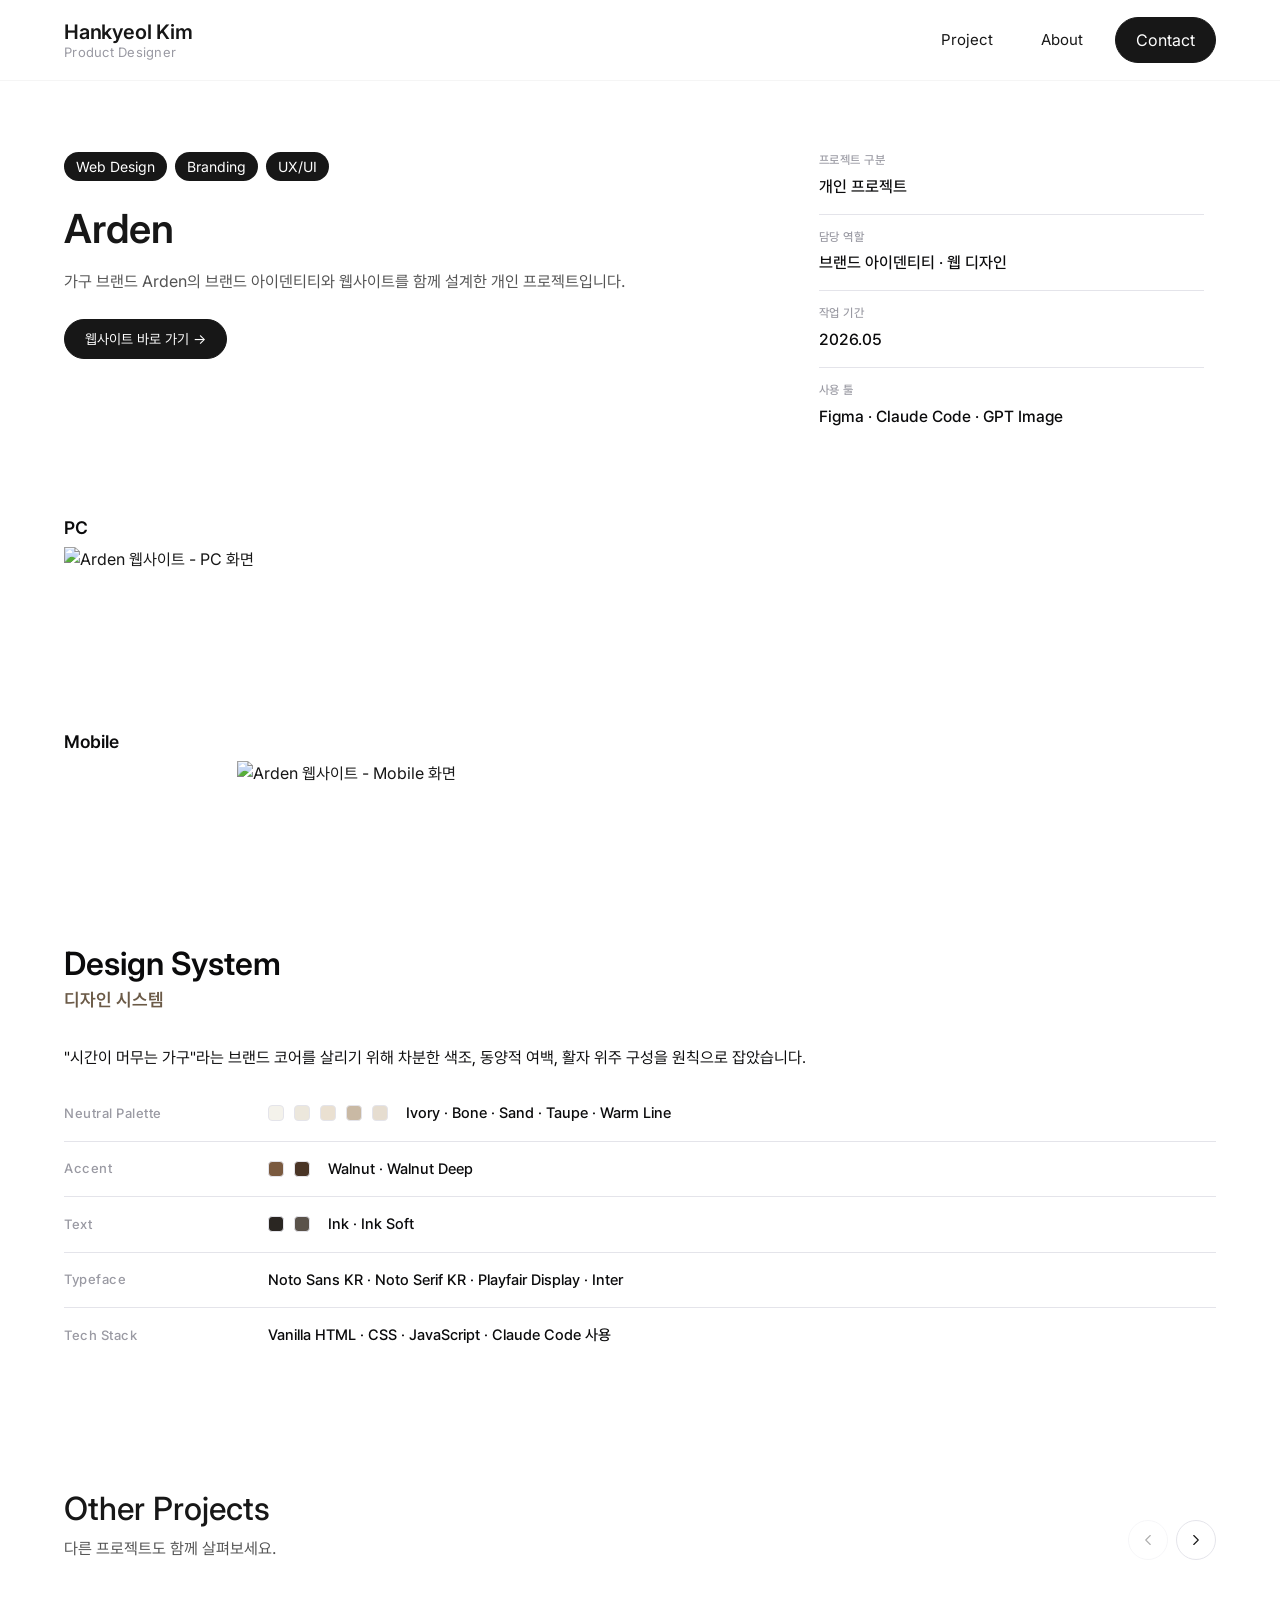
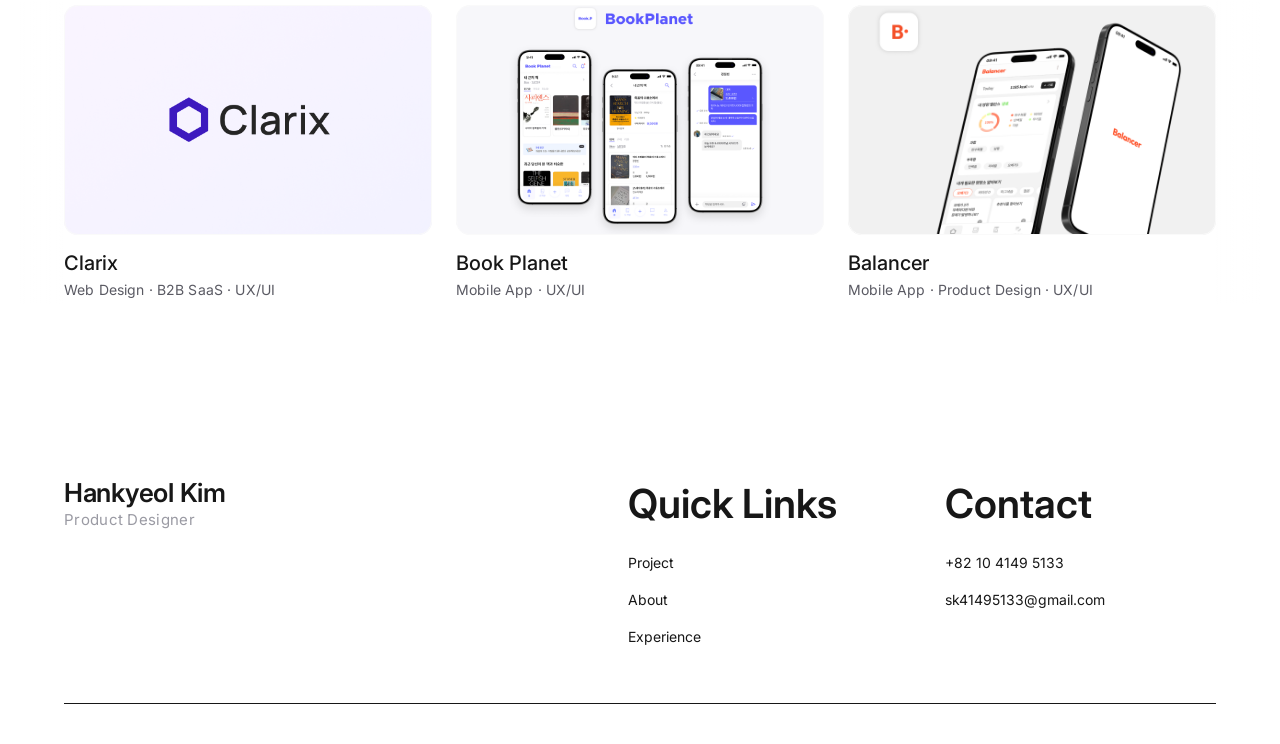
==== project-arden.html @ 9da64beb "Initial portfolio commit Hankyeol Kim portfolio site — index + 6 project detail pages, shared CSS/JS" ====
<!DOCTYPE html>
<html lang="ko">
<head>
  <meta charset="utf-8">
  <title>Arden - Hankyeol Kim Portfolio</title>
  <meta name="description" content="가구 브랜드 Arden의 브랜드 아이덴티티와 웹사이트를 함께 설계한 브랜딩·웹 디자인 개인 프로젝트.">
  <meta name="viewport" content="width=device-width, initial-scale=1">

  <link rel="shortcut icon" type="image/x-icon" href="images/favicon.png">
  <link rel="apple-touch-icon" href="images/webclip.png">

  <link rel="preconnect" href="https://fonts.googleapis.com">
  <link rel="preconnect" href="https://fonts.gstatic.com" crossorigin>
  <link rel="stylesheet" href="https://fonts.googleapis.com/css2?family=Inter:wght@300;400;500;600;700&display=swap">

  <link rel="stylesheet" href="css/tokens.css">
  <link rel="stylesheet" href="css/base.css">
  <link rel="stylesheet" href="css/layout.css">
  <link rel="stylesheet" href="css/components.css">
  <link rel="stylesheet" href="css/project-detail.css">
</head>
<body>
  <div class="page">
    <header class="navbar" data-navbar>
      <div class="navbar__inner">
        <a href="index.html" class="navbar__logo-link" aria-label="홈">
          <span class="brand">
            <span class="brand__name">Hankyeol Kim</span>
            <span class="brand__role">Product Designer</span>
          </span>
        </a>
        <nav class="navbar__menu" data-navbar-menu aria-label="주요 메뉴">
          <a href="index.html#projects"   class="navbar__link">Project</a>
          <a href="index.html#about"      class="navbar__link">About</a>
          <!-- <a href="index.html#experience" class="navbar__link">Experience</a> -->
        </nav>
        <button type="button" class="button button--navbar navbar__cta" data-contact-trigger>Contact</button>
        <button type="button" class="navbar__toggle" data-navbar-toggle aria-label="메뉴 열기">
          <span class="navbar__toggle-icon"><span></span></span>
        </button>
      </div>
    </header>

    <main class="main project-detail" style="--project-primary: #6B5A47;">
      <section class="project-header">
        <div class="project-header__top">
          <div class="project-header__intro">
            <div class="project-header__tags project-tags reveal">
              <span class="project-tag">Web Design</span>
              <span class="project-tag">Branding</span>
              <span class="project-tag">UX/UI</span>
            </div>
            <h1 class="project-header__title reveal" style="--reveal-delay: 0.05s">Arden</h1>
            <p class="project-header__description reveal" style="--reveal-delay: 0.1s">
              가구 브랜드 Arden의 브랜드 아이덴티티와 웹사이트를 함께 설계한 개인 프로젝트입니다.
            </p>
            <p class="project-header__cta reveal" style="--reveal-delay: 0.15s">
              <a href="https://arden-funiture.netlify.app/" class="button" target="_blank" rel="noopener">웹사이트 바로 가기 →</a>
            </p>
          </div>

          <div class="project-header__meta reveal" style="--reveal-delay: 0.2s">
            <div class="project-meta__item">
              <h6 class="project-meta__label">프로젝트 구분</h6>
              <p class="project-meta__value">개인 프로젝트</p>
            </div>
            <div class="project-meta__item">
              <h6 class="project-meta__label">담당 역할</h6>
              <p class="project-meta__value">브랜드 아이덴티티 · 웹 디자인</p>
            </div>
            <div class="project-meta__item">
              <h6 class="project-meta__label">작업 기간</h6>
              <p class="project-meta__value">2026.05</p>
            </div>
            <div class="project-meta__item">
              <h6 class="project-meta__label">사용 툴</h6>
              <p class="project-meta__value">Figma · Claude Code · GPT Image</p>
            </div>
          </div>
        </div>
      </section>

      <div class="project-content">
        <div class="image-stack">
          <article class="image-block">
            <h3 class="image-block__title">PC</h3>
            <img src="images/arden-website.png" alt="Arden 웹사이트 - PC 화면" class="image-block__image" loading="lazy" style="border-radius: 0; margin: 0;">
          </article>

          <article class="image-block">
            <h3 class="image-block__title">Mobile</h3>
            <img src="images/arden-website-mobile.png" alt="Arden 웹사이트 - Mobile 화면" class="image-block__image" loading="lazy" style="border-radius: 0; margin: 0; width: 70%; align-self: center;">
          </article>
        </div>

        <!-- Design System -->
        <section class="work-section reveal">
          <header class="section-title">
            <h2 class="section-title__en">Design System</h2>
            <p class="section-title__ko">디자인 시스템</p>
          </header>
          <p class="work-section__lede">
            "시간이 머무는 가구"라는 브랜드 코어를 살리기 위해 차분한 색조, 동양적 여백, 활자 위주 구성을 원칙으로 잡았습니다.
          </p>

          <ul class="spec-list">
            <li class="spec-list__row">
              <span class="spec-list__label">Neutral Palette</span>
              <span class="spec-list__value">
                <span class="spec-color-chip" style="--swatch: #F4F2EB;"></span>
                <span class="spec-color-chip" style="--swatch: #ECE7DC;"></span>
                <span class="spec-color-chip" style="--swatch: #EAE0D1;"></span>
                <span class="spec-color-chip" style="--swatch: #C9B9A4;"></span>
                <span class="spec-color-chip" style="--swatch: #E6DDD0;"></span>
                <span style="margin-left: 8px;">Ivory · Bone · Sand · Taupe · Warm Line</span>
              </span>
            </li>
            <li class="spec-list__row">
              <span class="spec-list__label">Accent</span>
              <span class="spec-list__value">
                <span class="spec-color-chip" style="--swatch: #7A5A3F;"></span>
                <span class="spec-color-chip" style="--swatch: #4A3526;"></span>
                <span style="margin-left: 8px;">Walnut · Walnut Deep</span>
              </span>
            </li>
            <li class="spec-list__row">
              <span class="spec-list__label">Text</span>
              <span class="spec-list__value">
                <span class="spec-color-chip" style="--swatch: #2A2622;"></span>
                <span class="spec-color-chip" style="--swatch: #5A524A;"></span>
                <span style="margin-left: 8px;">Ink · Ink Soft</span>
              </span>
            </li>
            <li class="spec-list__row">
              <span class="spec-list__label">Typeface</span>
              <span class="spec-list__value">Noto Sans KR · Noto Serif KR · Playfair Display · Inter</span>
            </li>
            <li class="spec-list__row">
              <span class="spec-list__label">Tech Stack</span>
              <span class="spec-list__value">Vanilla HTML · CSS · JavaScript · Claude Code 사용</span>
            </li>
          </ul>
        </section>
      </div>

      <section class="other-projects" data-carousel>
        <div class="other-projects__container">
          <header class="other-projects__header reveal">
            <div class="other-projects__intro">
              <h2 class="other-projects__title">Other Projects</h2>
              <p class="other-projects__description">다른 프로젝트도 함께 살펴보세요.</p>
            </div>
            <div class="other-projects__nav" aria-label="Other projects controls">
              <button type="button" class="other-projects__btn" data-carousel-prev aria-label="이전">
                <svg viewBox="0 0 24 24" fill="none" xmlns="http://www.w3.org/2000/svg" aria-hidden="true">
                  <path d="M15 6L9 12L15 18" stroke="currentColor" stroke-width="1.5" stroke-linecap="round" stroke-linejoin="round"/>
                </svg>
              </button>
              <button type="button" class="other-projects__btn" data-carousel-next aria-label="다음">
                <svg viewBox="0 0 24 24" fill="none" xmlns="http://www.w3.org/2000/svg" aria-hidden="true">
                  <path d="M9 6L15 12L9 18" stroke="currentColor" stroke-width="1.5" stroke-linecap="round" stroke-linejoin="round"/>
                </svg>
              </button>
            </div>
          </header>
        </div>

        <div class="other-projects__viewport">
          <div class="other-projects__track" data-carousel-track>
            <a href="project-clarix.html" class="other-project reveal">
              <div class="other-project__media">
                <img src="images/clarix-cover.png" alt="Clarix 프로젝트 미리보기" class="other-project__image" loading="lazy" draggable="false">
              </div>
              <h3 class="other-project__title">Clarix</h3>
              <p class="other-project__meta">Web Design · B2B SaaS · UX/UI</p>
            </a>

            <a href="project-book-planet.html" class="other-project reveal">
              <div class="other-project__media">
                <img src="images/book-planet-cover.png" alt="Book Planet 프로젝트 미리보기" class="other-project__image" loading="lazy" draggable="false">
              </div>
              <h3 class="other-project__title">Book Planet</h3>
              <p class="other-project__meta">Mobile App · UX/UI</p>
            </a>

            <a href="project-balancer.html" class="other-project reveal" style="--reveal-delay: 0.05s">
              <div class="other-project__media">
                <img src="images/balancer-cover.png" alt="Balancer 프로젝트 미리보기" class="other-project__image" loading="lazy" draggable="false">
              </div>
              <h3 class="other-project__title">Balancer</h3>
              <p class="other-project__meta">Mobile App · Product Design · UX/UI</p>
            </a>

            <a href="project-sweethome.html" class="other-project reveal" style="--reveal-delay: 0.1s">
              <div class="other-project__media">
                <img src="images/sweethome-cover.png" alt="스윗홈 프로젝트 미리보기" class="other-project__image" loading="lazy" draggable="false">
              </div>
              <h3 class="other-project__title">스윗홈</h3>
              <p class="other-project__meta">Mobile App · Healthcare · UX/UI</p>
            </a>

            <a href="project-story-of-travel.html" class="other-project reveal" style="--reveal-delay: 0.15s">
              <div class="other-project__media">
                <img src="images/story-of-travel-cover.png" alt="Story of Travel 프로젝트 미리보기" class="other-project__image" loading="lazy" draggable="false">
              </div>
              <h3 class="other-project__title">Story of Travel</h3>
              <p class="other-project__meta">Web Design · Travel · UX/UI</p>
            </a>
          </div>
        </div>
      </section>
    </main>

    <footer class="footer">
      <div class="footer__inner">
        <div class="footer__top">
          <div class="footer__brand">
            <a href="index.html" class="footer__logo-link" aria-label="홈">
              <span class="brand brand--lg">
                <span class="brand__name">Hankyeol Kim</span>
                <span class="brand__role">Product Designer</span>
              </span>
            </a>
          </div>
          <div class="footer__columns">
            <div class="footer__column">
              <h3 class="footer__column-title">Quick Links</h3>
              <a href="index.html#projects"   class="footer__link">Project</a>
              <a href="index.html#about"      class="footer__link">About</a>
              <a href="index.html#experience" class="footer__link">Experience</a>
            </div>
            <div class="footer__column">
              <h3 class="footer__column-title">Contact</h3>
              <a href="tel:+821041495133"           class="footer__link">+82 10 4149 5133</a>
              <a href="mailto:sk41495133@gmail.com" class="footer__link">sk41495133@gmail.com</a>
            </div>
          </div>
        </div>
        <div class="footer__divider"></div>
      </div>
    </footer>
  </div>

  <script src="js/main.js" defer></script>
</body>
</html>
---- css/tokens.css ----
/* ==========================================================================
   Design Tokens
   ========================================================================== */

:root {
  /* Color - neutrals */
  --color-black: #171717;
  --color-white: #ffffff;
  --color-text: #535353;
  --color-text-muted: #767676;
  --color-text-strong: #0b0b0c;
  --color-border: #c5c5c5;

  /* Color - gray scale */
  --color-gray-50:  #fcfcfd;
  --color-gray-100: #f7f7fa;
  --color-gray-200: #e4e4ea;
  --color-gray-300: #c6c6ce;
  --color-gray-400: #9a9aa3;
  --color-gray-600: #5a5a63;
  --color-gray-700: #44444a;
  --color-gray-900: #0b0b0c;

  --color-gray-hover:   #e7e7e7;
  --color-gray-pressed: #d6d6d6;
  --color-gray-soft:    #f8f8f8; /* light-grey */
  --color-gray-softer:  #f2f2f2; /* grey */

  /* Color - accents */
  --color-bookplanet-1:  #5a57ff;
  --color-bookplanet-2:  #3b38d8;
  --color-error:         #e23939;

  /* Spacing scale */
  --space-tiny:     0.25rem;  /* 4  */
  --space-xxsmall:  0.5rem;   /* 8  */
  --space-xsmall:   1rem;     /* 16 */
  --space-small:    1.5rem;   /* 24 */
  --space-medium:   2rem;     /* 32 */
  --space-large:    3rem;     /* 48 */
  --space-xlarge:   4rem;     /* 64 */
  --space-xxlarge:  5rem;     /* 80 */
  --space-huge:     6rem;     /* 96 */

  /* Layout */
  --max-width-page:    1440px;
  --max-width-content: 50rem;     /* 800 */
  --max-width-medium:  53rem;     /* 848 */
  --max-width-small:   30rem;     /* 480 */
  --container-padding-x: 64px;

  /* Typography - families */
  --font-sans: "Inter", "Pretendard", "Noto Sans KR", system-ui, -apple-system,
               "Segoe UI", Roboto, Helvetica, Arial, sans-serif;
  --font-kr:   "Pretendard", "Noto Sans KR", "Inter", system-ui, sans-serif;

  /* Typography - sizes (rem-based) */
  --fs-h1: 4rem;       /* 64 */
  --fs-h2: 3rem;       /* 48 */
  --fs-h3: 2.5rem;     /* 40 */
  --fs-h4: 2rem;       /* 32 */
  --fs-h5: 1.6rem;     /* 25.6 */
  --fs-h6: 1.25rem;    /* 20 */
  --fs-body:    1rem;       /* 16 */
  --fs-medium:  1rem;       /* 16 */
  --fs-regular: 0.9375rem;  /* 15 */
  --fs-small:   0.875rem;   /* 14 */
  --fs-tiny:    0.75rem;    /* 12 */

  /* Typography - weights */
  --fw-light:    300;
  --fw-regular:  400;
  --fw-medium:   500;
  --fw-semibold: 600;
  --fw-bold:     700;
  --fw-xbold:    800;

  /* Typography - line heights */
  --lh-tight:   1.2;
  --lh-snug:    1.3;
  --lh-default: 1.4;
  --lh-relaxed: 1.5;
  --lh-loose:   1.6;

  /* Radius */
  --radius-pill:  100rem;
  --radius-xl:    3rem;       /* 48 - large containers */
  --radius-lg:    30px;       /* services-component-wrapper */
  --radius-md:    20px;       /* cards */
  --radius-sm:    16px;       /* card images */
  --radius-xs:    12px;       /* small elements */
  --radius-input: 10px;

  /* Elevation */
  --shadow-card:    0 1px 6px rgba(0, 0, 0, 0.12);
  --shadow-button:  0 0 5px rgba(0, 0, 0, 0.2);

  /* Motion */
  --ease:       ease;
  --duration-fast:   0.2s;
  --duration-base:   0.3s;
  --duration-slow:   0.4s;

  /* Header height (for fixed-nav offset) */
  --navbar-height: 80px;
}

@media (max-width: 991px) {
  :root {
    --container-padding-x: 32px;
    --fs-h1: 3rem;
    --fs-h2: 2.5rem;
    --fs-h3: 2rem;
    --fs-h4: 1.75rem;
  }
}

@media (max-width: 767px) {
  :root {
    --container-padding-x: 20px;
    --fs-h1: 2.25rem;
    --fs-h2: 2rem;
    --fs-h3: 1.75rem;
    --fs-h4: 1.5rem;
  }
}
---- css/base.css ----
/* ==========================================================================
   Reset + Base typography
   ========================================================================== */

*,
*::before,
*::after {
  box-sizing: border-box;
}

html {
  -webkit-text-size-adjust: 100%;
  scroll-behavior: smooth;
}

body {
  margin: 0;
  font-family: var(--font-sans);
  font-size: var(--fs-body);
  font-weight: var(--fw-regular);
  line-height: var(--lh-relaxed);
  letter-spacing: 0;
  color: var(--color-black);
  background-color: var(--color-white);
  -webkit-font-smoothing: antialiased;
  -moz-osx-font-smoothing: grayscale;
}

img,
svg,
video {
  display: block;
  max-width: 100%;
  height: auto;
}

a {
  color: inherit;
  text-decoration: none;
}

button {
  font: inherit;
  color: inherit;
  background: none;
  border: 0;
  padding: 0;
  cursor: pointer;
}

input,
textarea,
select {
  font: inherit;
  color: inherit;
}

ul, ol {
  margin: 0;
  padding: 0;
  list-style: none;
}

p {
  margin: 0;
}

figure {
  margin: 0;
}

/* ==========================================================================
   Pretendard webfont (local)
   ========================================================================== */

@font-face {
  font-family: "Pretendard";
  font-weight: 300;
  font-style: normal;
  font-display: swap;
  src: url("../fonts/Pretendard-Light.otf") format("opentype");
}
@font-face {
  font-family: "Pretendard";
  font-weight: 400;
  font-style: normal;
  font-display: swap;
  src: url("../fonts/Pretendard-Regular.otf") format("opentype");
}
@font-face {
  font-family: "Pretendard";
  font-weight: 500;
  font-style: normal;
  font-display: swap;
  src: url("../fonts/Pretendard-Medium.otf") format("opentype");
}
@font-face {
  font-family: "Pretendard";
  font-weight: 600;
  font-style: normal;
  font-display: swap;
  src: url("../fonts/Pretendard-SemiBold.otf") format("opentype");
}
@font-face {
  font-family: "Pretendard";
  font-weight: 700;
  font-style: normal;
  font-display: swap;
  src: url("../fonts/Pretendard-Bold.otf") format("opentype");
}

/* ==========================================================================
   Headings
   ========================================================================== */

h1, h2, h3, h4, h5, h6 {
  margin: 0;
  font-weight: var(--fw-regular);
  line-height: var(--lh-tight);
  color: var(--color-black);
}

h1 { font-size: var(--fs-h1); }
h2 { font-size: var(--fs-h2); }
h3 { font-size: var(--fs-h3); }
h4 { font-size: var(--fs-h4); line-height: var(--lh-snug); }
h5 { font-size: var(--fs-h5); line-height: var(--lh-default); }
h6 { font-size: var(--fs-h6); line-height: var(--lh-default); }

/* Heading style helpers */
.heading-h1 {
  font-size: 2.5rem; /* 40 - design uses smaller H1 in hero */
  font-weight: var(--fw-semibold);
  line-height: var(--lh-tight);
}

.heading-h2 {
  font-size: var(--fs-h2);
  font-weight: var(--fw-medium);
  line-height: var(--lh-tight);
}

.heading-h3 {
  font-size: 36px;
  font-weight: var(--fw-medium);
  line-height: var(--lh-tight);
  font-family: var(--font-kr);
}

.heading-h4 {
  font-size: var(--fs-h4);
  font-weight: var(--fw-regular);
  line-height: var(--lh-snug);
}

.heading-h5 {
  font-size: 1.6rem;
  font-weight: var(--fw-medium);
  line-height: var(--lh-default);
}

.heading-h6 {
  font-size: 18px;
  font-weight: var(--fw-regular);
  line-height: var(--lh-default);
  font-family: var(--font-kr);
}

@media (max-width: 991px) {
  .heading-h1 { font-size: 2rem; }
  .heading-h5 { font-size: 1.4rem; }
}

@media (max-width: 767px) {
  .heading-h1 { font-size: 1.75rem; }
  .heading-h5 { font-size: 1.25rem; }
}

/* ==========================================================================
   Body text helpers
   ========================================================================== */

.text-medium {
  font-size: var(--fs-medium);
  font-weight: var(--fw-regular);
  color: var(--color-text);
  line-height: var(--lh-relaxed);
}

.text-regular {
  font-size: var(--fs-regular);
  font-family: var(--font-kr);
  color: var(--color-text-muted);
  line-height: var(--lh-relaxed);
}

.text-tiny  { font-size: var(--fs-tiny); }
.text-small { font-size: var(--fs-small); }

/* Weight helpers */
.weight-light    { font-weight: var(--fw-light); }
.weight-regular  { font-weight: var(--fw-regular); }
.weight-medium   { font-weight: var(--fw-medium); }
.weight-semibold { font-weight: var(--fw-semibold); }
.weight-bold     { font-weight: var(--fw-bold); }

/* Alignment helpers */
.text-center { text-align: center; }
.text-left   { text-align: left; }

/* Visibility helpers */
.hide { display: none !important; }
@media (max-width: 991px) {
  .hide-tablet { display: none !important; }
}
@media (max-width: 767px) {
  .hide-mobile-landscape { display: none !important; }
}
@media (max-width: 479px) {
  .hide-mobile { display: none !important; }
}
---- css/layout.css ----
/* ==========================================================================
   Page wrapper & containers
   ========================================================================== */

.page {
  display: flex;
  flex-direction: column;
  min-height: 100vh;
  /* offset the fixed navbar */
  padding-top: var(--navbar-height);
}

.main {
  flex: 1 0 auto;
  width: 100%;
  max-width: var(--max-width-page);
  margin-inline: auto;
}

/* Inner padding wrapper used inside sections */
.padding-x {
  padding-inline: var(--container-padding-x);
}

@media (max-width: 991px) {
  .padding-x { padding-inline: 32px; }
}
@media (max-width: 767px) {
  .padding-x { padding-inline: 20px; }
}

/* Fluid container that bounds content width inside .padding-x */
.container {
  width: 100%;
  max-width: var(--max-width-page);
  margin-inline: auto;
}

.container-content {
  width: 100%;
  max-width: var(--max-width-content);
  margin-inline: auto;
}

/* Section spacing */
.section {
  padding-block: 7rem;
}

@media (max-width: 991px) {
  .section { padding-block: 5rem; }
}
@media (max-width: 767px) {
  .section { padding-block: 3.5rem; }
}

/* ==========================================================================
   Spacing utilities
   ========================================================================== */

.mt-tiny    { margin-top: var(--space-tiny); }
.mt-xxs     { margin-top: var(--space-xxsmall); }
.mt-xs      { margin-top: var(--space-xsmall); }
.mt-sm      { margin-top: var(--space-small); }
.mt-md      { margin-top: var(--space-medium); }
.mt-lg      { margin-top: var(--space-large); }
.mt-xl      { margin-top: var(--space-xlarge); }

.mb-tiny    { margin-bottom: var(--space-tiny); }
.mb-xxs     { margin-bottom: var(--space-xxsmall); }
.mb-xs      { margin-bottom: var(--space-xsmall); }
.mb-sm      { margin-bottom: var(--space-small); }
.mb-md      { margin-bottom: var(--space-medium); }
.mb-lg      { margin-bottom: var(--space-large); }
.mb-xl      { margin-bottom: var(--space-xlarge); }

/* ==========================================================================
   Reveal animation (intersection-observer driven entrance)
   ========================================================================== */

.reveal {
  opacity: 0;
  transform: translateY(12px);
  transition: opacity 0.6s var(--ease), transform 0.6s var(--ease);
  will-change: opacity, transform;
}

.reveal.is-visible {
  opacity: 1;
  transform: none;
}

/* Stagger child reveals (set --reveal-delay on each child) */
.reveal[style*="--reveal-delay"].is-visible {
  transition-delay: var(--reveal-delay);
}

/* Respect reduced motion */
@media (prefers-reduced-motion: reduce) {
  .reveal {
    opacity: 1;
    transform: none;
    transition: none;
  }
}
---- css/components.css ----
/* ==========================================================================
   Brand wordmark (navbar + footer logo)
   ========================================================================== */

.brand {
  display: inline-flex;
  flex-direction: column;
  line-height: 1;
  user-select: none;
}

.brand__name {
  font-family: var(--font-sans);
  font-size: 1.25rem;
  font-weight: var(--fw-semibold);
  letter-spacing: -0.01em;
  color: var(--color-black);
}

.brand__role {
  font-family: var(--font-sans);
  font-size: 0.8125rem;
  font-weight: var(--fw-regular);
  letter-spacing: 0.02em;
  color: var(--color-gray-400);
  margin-top: 4px;
}

/* Larger variant for footer */
.brand--lg .brand__name { font-size: 1.625rem; }
.brand--lg .brand__role { font-size: 0.9375rem; margin-top: 6px; }

/* ==========================================================================
   Buttons
   ========================================================================== */

.button,
.button--secondary,
.button--ghost {
  display: inline-flex;
  align-items: center;
  justify-content: center;
  gap: 0.5rem;
  padding: 0.75rem 1.25rem;
  border: 1px solid var(--color-black);
  border-radius: var(--radius-pill);
  background-color: var(--color-black);
  color: var(--color-white);
  font-size: var(--fs-small);
  font-weight: var(--fw-regular);
  line-height: 1;
  white-space: nowrap;
  cursor: pointer;
  transition: color var(--duration-base) var(--ease),
              background-color var(--duration-base) var(--ease),
              border-color var(--duration-base) var(--ease);
}

.button:hover {
  background-color: var(--color-white);
  color: var(--color-black);
}

.button--secondary {
  background-color: var(--color-white);
  color: var(--color-black);
}

.button--secondary:hover {
  background-color: var(--color-black);
  color: var(--color-white);
}

.button--ghost {
  background-color: transparent;
  border-color: var(--color-gray-300);
  color: var(--color-black);
}

.button--ghost:hover {
  background-color: var(--color-gray-softer);
}

.button--navbar {
  padding: 14px 20px;
  font-size: var(--fs-medium);
  box-shadow: none;
  transition: box-shadow var(--duration-base) var(--ease),
              color var(--duration-base) var(--ease);
}

.button--navbar:hover {
  color: var(--color-black);
  box-shadow: var(--shadow-button);
}

.button-group {
  display: flex;
  flex-wrap: wrap;
  align-items: flex-end;
  gap: 1rem;
}

.button-group--center {
  justify-content: center;
  align-items: center;
}

/* Inline text-link button (used inside cards) */
.button-link {
  display: inline-flex;
  align-items: center;
  gap: 0.5rem;
  font-size: var(--fs-medium);
  color: var(--color-black);
  transition: color var(--duration-base) var(--ease);
}

.button-link__arrow {
  display: inline-flex;
  width: 18px;
  height: 18px;
}

.button-link__arrow svg {
  width: 100%;
  height: 100%;
}


/* ==========================================================================
   Navbar
   ========================================================================== */

.navbar {
  position: fixed;
  inset: 0 0 auto;
  z-index: 100;
  display: flex;
  align-items: center;
  background-color: rgba(255, 255, 255, 0.65);
  backdrop-filter: blur(12px);
  -webkit-backdrop-filter: blur(12px);
  border-bottom: 1px solid rgba(0, 0, 0, 0.04);
}

.navbar__inner {
  display: flex;
  align-items: center;
  position: relative; /* anchor for absolute-centered menu */
  width: 100%;
  max-width: var(--max-width-page);
  height: var(--navbar-height);
  margin-inline: auto;
  padding-inline: var(--container-padding-x);
  gap: 1rem;
}

.navbar__logo-link {
  display: inline-flex;
  align-items: center;
}

.navbar__logo {
  width: 132px;
  height: auto;
}

.navbar__menu {
  display: flex;
  align-items: center;
  gap: 1rem;
  margin-left: auto; /* push the whole group (menu + cta) to the right */
}

.navbar__link {
  display: inline-flex;
  align-items: center;
  height: 46px;
  padding: 0 1rem;
  border-radius: var(--radius-pill);
  font-size: var(--fs-regular);
  color: var(--color-black);
  transition: background-color var(--duration-base) var(--ease);
}

.navbar__link:hover {
  background-color: var(--color-gray-softer);
}

.navbar__link.is-current {
  background-color: var(--color-gray-softer);
}

.navbar__cta {
  /* sits naturally to the right of .navbar__menu via parent gap */
}

/* Mobile hamburger toggle */
.navbar__toggle {
  display: none;
  width: 40px;
  height: 40px;
  align-items: center;
  justify-content: center;
  border-radius: var(--radius-pill);
}

.navbar__toggle:hover { background-color: var(--color-gray-softer); }

.navbar__toggle-icon {
  position: relative;
  width: 22px;
  height: 14px;
}

.navbar__toggle-icon::before,
.navbar__toggle-icon::after,
.navbar__toggle-icon span {
  content: "";
  position: absolute;
  left: 0;
  width: 100%;
  height: 2px;
  background-color: var(--color-black);
  border-radius: 2px;
  transition: transform var(--duration-base) var(--ease),
              opacity var(--duration-base) var(--ease),
              top var(--duration-base) var(--ease);
}

.navbar__toggle-icon::before { top: 0; }
.navbar__toggle-icon span    { top: 50%; transform: translateY(-50%); }
.navbar__toggle-icon::after  { bottom: 0; }

.navbar.is-open .navbar__toggle-icon::before {
  top: 50%;
  transform: translateY(-50%) rotate(45deg);
}
.navbar.is-open .navbar__toggle-icon span    { opacity: 0; }
.navbar.is-open .navbar__toggle-icon::after  {
  bottom: auto;
  top: 50%;
  transform: translateY(-50%) rotate(-45deg);
}

@media (max-width: 991px) {
  .navbar__toggle { display: inline-flex; }

  .navbar__menu {
    /* full-width dropdown panel below the navbar */
    position: absolute;
    top: 100%;
    left: 0;
    right: 0;
    flex-direction: column;
    align-items: stretch;
    gap: 0;
    margin-left: 0;
    padding-inline: var(--container-padding-x);
    padding-top: 0;
    padding-bottom: 0;
    background-color: rgba(255, 255, 255, 0.96);
    backdrop-filter: blur(12px);
    -webkit-backdrop-filter: blur(12px);
    border-bottom: 0 solid rgba(0, 0, 0, 0.06);

    min-height: 0;
    max-height: 0;
    overflow: hidden;
    visibility: hidden;
    pointer-events: none;
    transition: max-height var(--duration-slow) var(--ease),
                padding-top var(--duration-slow) var(--ease),
                padding-bottom var(--duration-slow) var(--ease),
                border-bottom-width var(--duration-slow) var(--ease),
                visibility 0s var(--duration-slow);
  }

  .navbar.is-open .navbar__menu {
    max-height: 80vh;
    padding-top: 1rem;
    padding-bottom: 1.5rem;
    border-bottom-width: 1px;
    visibility: visible;
    pointer-events: auto;
    transition: max-height var(--duration-slow) var(--ease),
                padding-top var(--duration-slow) var(--ease),
                padding-bottom var(--duration-slow) var(--ease),
                border-bottom-width var(--duration-slow) var(--ease),
                visibility 0s 0s;
  }

  .navbar__link {
    height: auto;
    padding-block: 0.75rem;
    border-radius: 0;
  }

  /* Menu becomes position:absolute on mobile and leaves the flex flow,
     so the CTA button needs its own auto margin to stay pinned right. */
  .navbar__cta {
    margin-left: auto;
  }
}

/* ==========================================================================
   Footer
   ========================================================================== */

.footer {
  margin-top: auto;
  padding-block: 5rem 2.5rem;
}

.footer__inner {
  width: 100%;
  max-width: var(--max-width-page);
  margin-inline: auto;
  padding-inline: var(--container-padding-x);
}

.footer__top {
  display: grid;
  grid-template-columns: 0.75fr 1fr;
  align-items: start;
  gap: 8vw;
  padding-bottom: 3rem;
}

.footer__brand {
  display: flex;
  flex-direction: column;
}

.footer__logo {
  width: 180px;
  height: auto;
}

.footer__columns {
  display: grid;
  grid-template-columns: max-content max-content;
  gap: 1rem 6rem;
  align-items: start;
}

.footer__column {
  display: flex;
  flex-direction: column;
}

.footer__column-title {
  margin-bottom: 1rem;
  padding-left: 0.75rem;
  font-weight: var(--fw-semibold);
}

.footer__link {
  padding: 0.5rem 0.75rem;
  border-radius: var(--radius-pill);
  font-size: var(--fs-small);
  color: var(--color-black);
  transition: background-color var(--duration-base) var(--ease);
}

.footer__link:hover {
  background-color: var(--color-gray-softer);
}

.footer__divider {
  height: 1px;
  background-color: var(--color-black);
  width: 100%;
}

@media (max-width: 991px) {
  .footer__top {
    grid-template-columns: 1fr;
    gap: 2.5rem;
  }
  .footer__columns {
    gap: 1rem 3rem;
  }
}

@media (max-width: 479px) {
  .footer__columns {
    grid-template-columns: 1fr;
  }
}

/* ==========================================================================
   Project tag (used on home cards & detail header)
   ========================================================================== */

.project-tag {
  display: inline-block;
  padding: 0.35rem 0.75rem;
  border-radius: var(--radius-pill);
  background-color: var(--color-black);
  color: var(--color-white);
  font-size: var(--fs-small);
  line-height: 1.3;
}

.project-tags {
  display: flex;
  flex-wrap: wrap;
  gap: 0.5rem;
}

/* Filter chips above project grid */
.project-filters {
  display: flex;
  flex-wrap: wrap;
  gap: 8px;
  margin-bottom: 32px;
}

.project-filter {
  display: inline-flex;
  align-items: center;
  padding: 8px 16px;
  border-radius: var(--radius-pill);
  border: 1px solid var(--color-gray-200, #e6e6ea);
  background-color: var(--color-white);
  color: var(--color-black);
  font-size: var(--fs-small);
  font-weight: var(--fw-medium);
  line-height: 1.3;
  white-space: nowrap;
  transition: background-color var(--duration-base) var(--ease),
              border-color var(--duration-base) var(--ease),
              color var(--duration-base) var(--ease);
}

.project-filter:hover {
  border-color: var(--color-black);
}

.project-filter.is-active {
  background-color: var(--color-black);
  border-color: var(--color-black);
  color: var(--color-white);
}

.project-filter__count {
  margin-left: 6px;
  font-size: 11px;
  opacity: 0.6;
}

.project-card.is-hidden {
  display: none;
}

/* ==========================================================================
   Project card (home + "Other Projects" section)
   ========================================================================== */

.project-card {
  display: block;
  height: 100%;
  padding: 16px 16px 28px;
  border: 1px solid var(--color-gray-softer);
  border-radius: var(--radius-md);
  background-color: var(--color-white);
  color: inherit;
  transition: transform var(--duration-fast) var(--ease),
              box-shadow var(--duration-base) var(--ease),
              background-color var(--duration-base) var(--ease);
}

.project-card:hover {
  transform: scale(1.015);
  box-shadow: var(--shadow-card);
}

.project-card:active {
  background-color: var(--color-gray-softer);
}

.project-card__media {
  width: 100%;
  border-radius: var(--radius-xs);
  overflow: hidden;
}

.project-card__image {
  width: 100%;
  height: 100%;
  object-fit: cover;
  border-radius: var(--radius-sm);
}

.project-card__body {
  padding: 20px 4px 4px;
}

.project-card__title {
  margin-bottom: 0.5rem;
}

.project-card__description {
  margin-bottom: 1.25rem;
  font-size: var(--fs-regular);
  color: var(--color-text-muted);
  font-family: var(--font-kr);
}

.project-card__tags {
  margin: 0;
}

.project-card__footer {
  display: flex;
  align-items: center;
  justify-content: space-between;
  flex-wrap: wrap;
  gap: 1rem;
  margin-top: 1.5rem;
}

.project-card__cta {
  display: flex;
  align-items: center;
  gap: 0.5rem;
  font-size: var(--fs-medium);
}

/* ==========================================================================
   Contact modal
   ========================================================================== */

.contact-modal {
  position: fixed;
  inset: 0;
  z-index: 1000;
  display: flex;
  align-items: center;
  justify-content: center;
  padding: 20px;
  opacity: 0;
  pointer-events: none;
  transition: opacity var(--duration-base) var(--ease);
}

.contact-modal.is-open {
  opacity: 1;
  pointer-events: auto;
}

.contact-modal__backdrop {
  position: absolute;
  inset: 0;
  background-color: rgba(15, 15, 20, 0.5);
  backdrop-filter: blur(4px);
  -webkit-backdrop-filter: blur(4px);
}

.contact-modal__panel {
  position: relative;
  width: min(440px, 100%);
  background-color: var(--color-white);
  border-radius: 20px;
  padding: 32px;
  box-shadow: 0 24px 60px rgba(15, 15, 20, 0.18);
  transform: translateY(8px) scale(0.98);
  transition: transform var(--duration-base) var(--ease);
}

.contact-modal.is-open .contact-modal__panel {
  transform: translateY(0) scale(1);
}

.contact-modal__close {
  position: absolute;
  top: 16px;
  right: 16px;
  width: 36px;
  height: 36px;
  display: inline-flex;
  align-items: center;
  justify-content: center;
  border-radius: 50%;
  color: var(--color-gray-400);
  transition: background-color var(--duration-base) var(--ease),
              color var(--duration-base) var(--ease);
}

.contact-modal__close:hover {
  background-color: var(--color-gray-softer);
  color: var(--color-black);
}

.contact-modal__close svg {
  width: 18px;
  height: 18px;
}

.contact-modal__title {
  font-family: var(--font-sans);
  font-size: 1.375rem;
  font-weight: var(--fw-semibold);
  color: var(--color-black);
  margin-bottom: 6px;
}

.contact-modal__lede {
  font-size: var(--fs-small);
  color: var(--color-gray-400);
  margin-bottom: 20px;
}

.contact-modal__email {
  display: flex;
  align-items: center;
  gap: 8px;
  padding: 10px 10px 10px 16px;
  border: 1px solid var(--color-gray-200, #e6e6ea);
  border-radius: 12px;
  margin-bottom: 16px;
}

.contact-modal__email-text {
  flex: 1;
  font-family: var(--font-sans);
  font-size: var(--fs-medium);
  color: var(--color-black);
  word-break: break-all;
  user-select: all;
}

.contact-modal__copy {
  display: inline-flex;
  align-items: center;
  justify-content: center;
  padding: 8px 14px;
  border-radius: 8px;
  background-color: var(--color-black);
  color: var(--color-white);
  font-size: var(--fs-small);
  font-weight: var(--fw-medium);
  white-space: nowrap;
  transition: background-color var(--duration-base) var(--ease);
}

.contact-modal__copy:hover {
  background-color: var(--color-gray-700, #2a2a30);
}

.contact-modal__copy.is-copied {
  background-color: var(--color-success, #1a8f5a);
}

.contact-modal__actions {
  display: grid;
  grid-template-columns: 1fr 1fr;
  gap: 8px;
}

.contact-modal__btn {
  display: inline-flex;
  align-items: center;
  justify-content: center;
  gap: 8px;
  padding: 12px 16px;
  border-radius: 12px;
  font-size: var(--fs-medium);
  font-weight: var(--fw-medium);
  text-align: center;
  transition: background-color var(--duration-base) var(--ease),
              color var(--duration-base) var(--ease),
              border-color var(--duration-base) var(--ease);
}

.contact-modal__btn--ghost {
  border: 1px solid var(--color-gray-200, #e6e6ea);
  color: var(--color-black);
}

.contact-modal__btn--ghost:hover {
  background-color: var(--color-gray-softer);
}

.contact-modal__btn--primary {
  background-color: var(--color-black);
  color: var(--color-white);
}

.contact-modal__btn--primary:hover {
  background-color: var(--color-gray-700, #2a2a30);
}

.contact-modal__btn svg {
  width: 16px;
  height: 16px;
}

@media (max-width: 480px) {
  .contact-modal__panel { padding: 24px; }
  .contact-modal__actions { grid-template-columns: 1fr; }
}
---- css/project-detail.css ----
/* ==========================================================================
   Project Detail Page
   ========================================================================== */

.project-detail {
  width: 100%;
  max-width: var(--max-width-page);
  margin-inline: auto;
}

/* --------------------------------------------------------------------------
   Section title (English title + Korean subtitle pair)
   -------------------------------------------------------------------------- */

.section-title {
  display: flex;
  flex-direction: column;
  gap: 4px;
}

.section-title__en {
  font-size: 32px;
  font-weight: var(--fw-semibold);
  text-align: left;
  color: var(--color-text-strong);
  line-height: var(--lh-tight);
}

.section-title__ko {
  font-size: 18px;
  font-weight: var(--fw-semibold);
  font-family: var(--font-kr);
  color: var(--project-primary, var(--color-bookplanet-1));
  line-height: var(--lh-default);
}

/* --------------------------------------------------------------------------
   Project header
   -------------------------------------------------------------------------- */

.project-header {
  margin-top: 72px;
  padding-inline: var(--container-padding-x);
}

.project-header__top {
  display: grid;
  grid-template-columns: 1.5fr 1fr;
  gap: 3rem 10rem;
  align-items: start;
  margin-bottom: 40px;
}

.project-header__title {
  margin: 0 0 1rem;
  font-size: 2.5rem;
  font-weight: var(--fw-semibold);
  line-height: var(--lh-tight);
}

.project-header__description {
  font-size: var(--fs-medium);
  color: var(--color-text);
  line-height: var(--lh-loose);
}

.project-header__cta {
  margin: 1.5rem 0 0;
}

.project-header__tags {
  margin-bottom: 1.5rem;
}

/* Editorial credits-style meta: small light label + medium dark value, stacked */
.project-header__meta {
  display: flex;
  flex-direction: column;
  gap: 0.875rem;
  margin-right: 12px;
}

.project-meta__item {
  display: flex;
  flex-direction: column;
  gap: 0.375rem;
  padding-bottom: 0.875rem;
  border-bottom: 1px solid var(--color-gray-200);
}

.project-meta__item:last-child {
  padding-bottom: 0;
  border-bottom: 0;
}

.project-meta__label {
  margin: 0;
  font-family: var(--font-sans);
  font-size: 0.75rem;
  font-weight: var(--fw-medium);
  letter-spacing: 0.04em;
  color: var(--color-gray-400);
  text-transform: none;
}

.project-meta__value {
  margin: 0;
  font-family: var(--font-kr);
  font-size: 1rem;
  font-weight: var(--fw-medium);
  line-height: 1.55;
  color: var(--color-text-strong);
}

.project-header__media {
  width: 100%;
  border-radius: var(--radius-xl);
  overflow: hidden;
}

.project-header__image {
  display: block;
  width: 100%;
  height: auto;
  object-fit: cover;
}

@media (max-width: 991px) {
  .project-header__top {
    grid-template-columns: 1fr;
    gap: 2.5rem;
  }
  .project-header__title { font-size: 2rem; }
}

@media (max-width: 767px) {
  .project-header__meta {
    gap: 0.75rem;
    margin-right: 0;
  }
  .project-meta__item { padding-bottom: 0.75rem; }
  .project-header__title { font-size: 1.75rem; }
}

/* --------------------------------------------------------------------------
   Section container
   -------------------------------------------------------------------------- */

.project-content {
  display: flex;
  flex-direction: column;
  gap: 160px;
  margin-inline: var(--container-padding-x);
  padding-block: 3rem;
}

@media (max-width: 991px) {
  .project-content { gap: 120px; }
}

@media (max-width: 767px) {
  .project-content {
    gap: 80px;
    margin-inline: 20px;
  }
}

/* --------------------------------------------------------------------------
   Overview
   -------------------------------------------------------------------------- */

.overview {
  display: flex;
}

.overview__contents {
  display: flex;
  gap: 32px;
  width: 100%;
  margin-top: 60px;
  align-items: stretch;
}

.overview__media {
  width: 45%;
  border-radius: var(--radius-md);
  overflow: hidden;
  display: flex;
  align-items: center;
  justify-content: center;
}

.overview__media img {
  width: 100%;
  height: 100%;
  object-fit: cover;
}

.overview__body {
  display: flex;
  flex-direction: column;
  gap: 8px;
  width: 50%;
  padding: 20px 0 40px;
}

.overview__head {
  display: flex;
  flex-direction: column;
  gap: 12px;
  margin-bottom: 28px;
}

.overview__label {
  font-size: 13px;
  font-weight: var(--fw-medium);
  letter-spacing: 0.08em;
  text-transform: uppercase;
  color: var(--color-bookplanet-1);
  margin: 0;
}

.overview__title {
  font-family: var(--font-sans);
  font-size: clamp(24px, 2.4vw, 32px);
  font-weight: var(--fw-semibold);
  letter-spacing: -0.01em;
  color: var(--color-text-strong);
  line-height: var(--lh-tight);
  margin: 0;
}

.overview__lede {
  font-family: var(--font-kr);
  font-size: 16px;
  line-height: 1.65;
  color: var(--color-text);
  margin: 0;
}

.overview__highlights {
  display: flex;
  flex-direction: column;
  gap: 12px;
}

.overview-card {
  padding: 18px 20px;
  background-color: #fafafd;
  border: 1px solid transparent;
  border-radius: 14px;
  display: flex;
  flex-direction: column;
  gap: 10px;
}

.overview-card__label {
  font-family: var(--font-sans);
  font-size: 12px;
  font-weight: var(--fw-medium);
  letter-spacing: 0.06em;
  text-transform: uppercase;
  color: var(--color-gray-400);
  margin: 0;
}

.overview-card__copy {
  font-family: var(--font-kr);
  font-size: 15px;
  line-height: 1.6;
  color: var(--color-text-strong);
  margin: 0;
}

.overview-card__list {
  display: flex;
  flex-direction: column;
  gap: 6px;
  margin: 0;
  padding: 0;
  list-style: none;
}

.overview-card__list li {
  position: relative;
  padding-left: 14px;
  font-family: var(--font-kr);
  font-size: 14.5px;
  line-height: 1.55;
  color: var(--color-text-strong);
}

.overview-card__list li::before {
  content: "";
  position: absolute;
  left: 0;
  top: 0.65em;
  width: 5px;
  height: 5px;
  border-radius: 50%;
  background-color: var(--color-bookplanet-1);
}

@media (max-width: 991px) {
  .overview__contents {
    flex-direction: column;
    gap: 24px;
    margin-top: 32px;
  }
  .overview__media,
  .overview__body { width: 100%; }
}

/* --------------------------------------------------------------------------
   Background
   -------------------------------------------------------------------------- */

.background {
  display: flex;
  flex-direction: column;
  gap: 40px;
  width: 100%;
  padding: 60px 0;
}

.background__items {
  display: grid;
  grid-template-columns: repeat(4, 1fr);
  gap: 48px;
  width: 100%;
}

.background__item {
  display: flex;
  flex-direction: column;
  gap: 30px;
}

.background__icon {
  width: 80%;
  margin-inline: auto;
}

.background__text {
  display: flex;
  flex-direction: column;
  gap: 8px;
}

.background__title {
  font-size: 20px;
  font-weight: var(--fw-semibold);
  font-family: var(--font-kr);
  color: var(--color-text-strong);
}

.background__body {
  font-size: 15px;
  font-weight: var(--fw-regular);
  line-height: var(--lh-loose);
  font-family: var(--font-kr);
  color: var(--color-gray-600);
}

@media (max-width: 991px) {
  .background { padding: 32px 0; }
  .background__items { grid-template-columns: repeat(2, 1fr); gap: 32px; }
}

@media (max-width: 479px) {
  .background__items { grid-template-columns: 1fr; }
}

/* --------------------------------------------------------------------------
   Key Insight + Solution Direction (paired)
   -------------------------------------------------------------------------- */

.insight-solution {
  display: flex;
  flex-direction: column;
  gap: 60px;
}

.insight,
.solution {
  display: flex;
  flex-direction: column;
  gap: 32px;
}

.insight__group,
.solution__group {
  display: flex;
  flex-direction: column;
  gap: 8px;
}

.insight__list {
  display: grid;
  grid-template-columns: repeat(3, 1fr) auto;
  gap: 32px;
  align-items: stretch;
}

.insight__item {
  display: flex;
  flex-direction: column;
  gap: 12px;
}

.insight__label {
  font-size: 16px;
  font-weight: var(--fw-medium);
  font-family: var(--font-kr);
  color: var(--color-gray-600);
}

.insight__box {
  flex: 1;
  background-color: var(--color-gray-100);
  border-radius: var(--radius-xs);
  padding: 24px;
}

.insight__text {
  font-size: 16px;
  font-weight: var(--fw-regular);
  line-height: var(--lh-loose);
  font-family: var(--font-kr);
  color: var(--color-text-strong);
}

.insight__text + .insight__text {
  margin-top: 0.5rem;
}

.insight__text--strong {
  font-weight: var(--fw-medium);
}

.insight__summary {
  margin-top: 1rem;
  font-size: 16px;
  font-weight: var(--fw-medium);
  font-family: var(--font-kr);
  color: var(--color-text-strong);
}

/* Solution direction layout - flow with chevron arrows */
.solution__flow {
  display: grid;
  grid-template-columns: 1fr auto 1fr auto 1fr;
  gap: 24px;
  align-items: stretch;
}

.solution__chevron {
  align-self: center;
  width: 38px;
  height: auto;
}

.solution__highlight {
  background-color: var(--color-bookplanet-1);
  color: var(--color-white);
  border-radius: var(--radius-xs);
  padding: 24px;
  display: flex;
  flex-direction: column;
  gap: 8px;
  justify-content: center;
}

.solution__highlight-label {
  font-size: 16px;
  font-weight: var(--fw-medium);
  font-family: var(--font-kr);
}

.solution__highlight-text {
  font-size: 18px;
  font-weight: var(--fw-semibold);
  font-family: var(--font-kr);
  line-height: var(--lh-loose);
}

@media (max-width: 991px) {
  .insight__list,
  .solution__flow {
    grid-template-columns: 1fr;
  }
  .solution__chevron {
    transform: rotate(90deg);
    margin-inline: auto;
  }
}

/* --------------------------------------------------------------------------
   UX (Design) Principles
   -------------------------------------------------------------------------- */

.principles {
  display: flex;
  flex-direction: column;
  gap: 32px;
}

.principles__items {
  display: grid;
  grid-template-columns: repeat(4, 1fr);
  gap: 32px;
}

/* Side-by-side layout: Approach + Design Principles */
.approach-row {
  display: grid;
  grid-template-columns: 1fr 1fr;
  gap: 60px;
  align-items: start;
}

.approach-row .solution__flow {
  grid-template-columns: 1fr;
}

.approach-row .solution__chevron {
  transform: rotate(90deg);
  margin-inline: auto;
}

.approach-row .principles__items {
  grid-template-columns: repeat(2, 1fr);
}

@media (max-width: 991px) {
  .approach-row {
    grid-template-columns: 1fr;
    gap: 60px;
  }
}

.principle {
  display: flex;
  flex-direction: column;
  gap: 16px;
}

.principle__icon {
  width: 44px;
  height: auto;
}

.principle__title {
  font-size: 20px;
  font-weight: var(--fw-semibold);
  font-family: var(--font-kr);
  color: var(--color-text-strong);
}

.principle__body {
  font-size: 16px;
  font-weight: var(--fw-regular);
  line-height: var(--lh-loose);
  font-family: var(--font-kr);
  color: var(--color-text);
}

@media (max-width: 991px) {
  .principles__items { grid-template-columns: repeat(2, 1fr); }
}

@media (max-width: 479px) {
  .principles__items { grid-template-columns: 1fr; }
}

/* --------------------------------------------------------------------------
   User Flow
   -------------------------------------------------------------------------- */

.user-flow {
  display: flex;
  flex-direction: column;
  gap: 32px;
}

.user-flow__body {
  display: flex;
  flex-direction: column;
  gap: 24px;
}

.user-flow__lead {
  font-size: 16px;
  font-weight: var(--fw-regular);
  line-height: var(--lh-loose);
  font-family: var(--font-kr);
  color: var(--color-text-strong);
}

.user-flow__diagram {
  width: 100%;
  height: auto;
}

/* --------------------------------------------------------------------------
   Design System
   -------------------------------------------------------------------------- */

.design-system {
  display: flex;
  flex-direction: column;
  gap: 48px;
}

.design-system__head {
  display: flex;
  flex-direction: column;
  gap: 12px;
}

.design-system__label {
  font-size: 13px;
  font-weight: var(--fw-medium);
  letter-spacing: 0.08em;
  text-transform: uppercase;
  color: var(--color-bookplanet-1);
  margin: 0;
}

.design-system__title {
  font-family: var(--font-sans);
  font-size: clamp(24px, 2.4vw, 32px);
  font-weight: var(--fw-semibold);
  letter-spacing: -0.01em;
  color: var(--color-text-strong);
  line-height: var(--lh-tight);
  margin: 0;
}

/* Group: Typography / Color / Components */
.ds-group {
  display: flex;
  flex-direction: column;
  gap: 20px;
}

.ds-group__head {
  display: flex;
  flex-direction: column;
  gap: 6px;
}

.ds-group__heading {
  font-family: var(--font-sans);
  font-size: 20px;
  font-weight: var(--fw-semibold);
  color: var(--color-text-strong);
  letter-spacing: -0.005em;
  margin: 0;
}

.ds-group__lede {
  font-family: var(--font-kr);
  font-size: 14px;
  line-height: 1.55;
  color: var(--color-gray-400);
  margin: 0;
}

.ds-group__grid {
  display: grid;
  gap: 16px;
}

.ds-group__grid--two   { grid-template-columns: repeat(2, minmax(0, 1fr)); }
.ds-group__grid--three { grid-template-columns: repeat(3, minmax(0, 1fr)); }

/* Card — single design-system item */
.ds-card {
  display: flex;
  flex-direction: column;
  gap: 14px;
  padding: 20px 22px 22px;
  background-color: #fafafd;
  border: 1px solid var(--color-gray-200);
  border-radius: 14px;
}

.ds-card__label {
  font-family: var(--font-sans);
  font-size: 11px;
  font-weight: var(--fw-medium);
  letter-spacing: 0.08em;
  text-transform: uppercase;
  color: var(--color-gray-400);
  margin: 0;
}

.ds-card__body {
  display: flex;
  flex-direction: column;
  gap: 12px;
}

.ds-card__caption {
  font-family: var(--font-kr);
  font-size: 12.5px;
  line-height: 1.5;
  color: var(--color-gray-400);
  margin: 0;
}

/* Subtle inline label (e.g., "영문 · 숫자", "Default") */
.ds-subtle-label {
  font-family: var(--font-sans);
  font-size: 12px;
  font-weight: var(--fw-medium);
  letter-spacing: 0.04em;
  color: var(--color-gray-400);
  margin: 0;
}

/* Logo block */
.ds-logo {
  align-items: flex-start;
  gap: 14px;
}

/* Color */
.ds-color-stack {
  gap: 18px;
}

.ds-color-row {
  display: flex;
  flex-direction: column;
  gap: 8px;
}

.ds-color-row img {
  max-width: 100%;
  height: auto;
}

/* Typography pair — keeps existing class names but resets margins */
.typo-pair {
  display: grid;
  grid-template-columns: 1fr 1fr;
  gap: 20px;
}

.typo-pair__col {
  display: flex;
  flex-direction: column;
  gap: 4px;
}

.typo-sample {
  display: flex;
  flex-direction: column;
  gap: 6px;
  padding-top: 16px;
  border-top: 1px solid var(--color-gray-200);
  margin-top: 8px;
}

.typo-sample > * {
  font-family: inherit;
  margin: 0;
}

/* Buttons in a stack (Default + Disabled) */
.ds-button-stack {
  gap: 16px;
}

.ds-button-stack > div {
  display: flex;
  flex-direction: column;
  gap: 8px;
}

/* Typography demo size helpers */
.t-inter-20    { font-family: "Inter", sans-serif; font-size: 20px; font-weight: 500; color: var(--color-text-strong); }
.t-inter-18    { font-family: "Inter", sans-serif; font-size: 18px; font-weight: 500; color: var(--color-text-strong); }
.t-inter-16    { font-family: "Inter", sans-serif; font-size: 16px; font-weight: 500; color: var(--color-text-strong); }
.t-inter-14    { font-family: "Inter", sans-serif; font-size: 14px; font-weight: 500; color: var(--color-text-strong); }
.t-inter-13    { font-family: "Inter", sans-serif; font-size: 13px; font-weight: 500; color: var(--color-text-strong); }
.t-inter-12    { font-family: "Inter", sans-serif; font-size: 12px; font-weight: 500; color: var(--color-text-strong); }

.t-pretendard-20 { font-family: var(--font-kr); font-size: 20px; font-weight: 500; color: var(--color-text-strong); }
.t-pretendard-18 { font-family: var(--font-kr); font-size: 18px; font-weight: 500; color: var(--color-text-strong); }
.t-pretendard-16 { font-family: var(--font-kr); font-size: 16px; font-weight: 500; color: var(--color-text-strong); }
.t-pretendard-14 { font-family: var(--font-kr); font-size: 14px; font-weight: 500; color: var(--color-text-strong); }
.t-pretendard-13 { font-family: var(--font-kr); font-size: 13px; font-weight: 500; color: var(--color-text-strong); }
.t-pretendard-12 { font-family: var(--font-kr); font-size: 12px; font-weight: 500; color: var(--color-text-strong); }

.t-inter-semibold      { font-family: "Inter", sans-serif; font-size: 18px; font-weight: 600; }
.t-inter-regular       { font-family: "Inter", sans-serif; font-size: 16px; font-weight: 400; color: var(--color-gray-400); }
.t-pretendard-semibold { font-family: var(--font-kr);     font-size: 18px; font-weight: 600; }
.t-pretendard-regular  { font-family: var(--font-kr);     font-size: 16px; font-weight: 300; color: var(--color-gray-400); }
.t-body-line-height    { font-family: var(--font-kr);     font-size: 16px; font-weight: 400; color: var(--color-gray-400); margin-top: 12px; }

.demo-input {
  width: 100%;
  max-width: 355px;
  height: 48px;
  margin-bottom: 12px;
  padding: 0 16px;
  border: 1px solid var(--color-bookplanet-1);
  border-radius: var(--radius-input);
  background-color: transparent;
  font-family: var(--font-kr);
  font-size: 16px;
  font-weight: 300;
  transition: border var(--duration-fast) var(--ease),
              background-color var(--duration-fast) var(--ease);
}

.demo-input:focus { outline: none; border: 1px solid var(--color-bookplanet-1); }
.demo-input:active {
  border-color: var(--color-gray-300);
  background-color: rgba(90, 87, 255, 0.04);
}

.demo-button {
  display: inline-flex;
  align-items: center;
  justify-content: center;
  padding: 12px 24px;
  border-radius: 8px;
  background-color: var(--color-bookplanet-1);
  color: var(--color-white);
  font-family: var(--font-kr);
  font-size: 16px;
  font-weight: var(--fw-medium);
  cursor: pointer;
  transition: background-color var(--duration-fast) var(--ease);
}

.demo-button:hover { background-color: var(--color-bookplanet-2); }

.demo-button--disabled {
  background-color: var(--color-gray-200);
  color: var(--color-gray-400);
  cursor: not-allowed;
  pointer-events: none;
}

.demo-toggle {
  display: inline-flex;
  border: 1px solid var(--color-gray-200);
  border-radius: var(--radius-pill);
  background-color: var(--color-gray-100);
  padding: 4px;
  gap: 4px;
}

.demo-toggle__option {
  padding: 8px 24px;
  border-radius: var(--radius-pill);
  font-family: var(--font-kr);
  font-size: 16px;
  color: var(--color-gray-600);
  cursor: pointer;
  transition: background-color var(--duration-fast) var(--ease),
              color var(--duration-fast) var(--ease);
}

.demo-toggle__option.is-active {
  background-color: var(--color-white);
  color: var(--color-text-strong);
  box-shadow: 0 1px 3px rgba(0, 0, 0, 0.08);
}

@media (max-width: 991px) {
  .ds-group__grid--two,
  .ds-group__grid--three,
  .typo-pair {
    grid-template-columns: 1fr;
  }
}

@media (max-width: 479px) {
  .ds-card { padding: 18px; border-radius: 12px; }
}

/* --------------------------------------------------------------------------
   UI Design (image showcase)
   -------------------------------------------------------------------------- */

.ui-design {
  display: flex;
  flex-direction: column;
  gap: 40px;
}

.ui-design__group {
  display: flex;
  flex-direction: column;
  gap: 16px;
}

.ui-design__tag {
  font-size: 18px;
  font-weight: var(--fw-medium);
  font-family: var(--font-kr);
  color: var(--color-text-strong);
}

.ui-design__image {
  width: 100%;
  height: auto;
  display: block;
}

/* --------------------------------------------------------------------------
   Generic content sections (shared across detail pages beyond Book Planet)
   -------------------------------------------------------------------------- */

.work-section {
  display: flex;
  flex-direction: column;
  gap: 32px;
}

.work-section__lede {
  margin: 0;
  font-size: 16px;
  font-weight: var(--fw-regular);
  line-height: var(--lh-loose);
  font-family: var(--font-kr);
  color: var(--color-text-strong);
  max-width: 60rem;
}

.work-grid {
  display: grid;
  gap: 32px;
}

.work-grid--3 { grid-template-columns: repeat(3, 1fr); }
.work-grid--2 { grid-template-columns: repeat(2, 1fr); }

@media (max-width: 991px) {
  .work-grid--3 { grid-template-columns: repeat(2, 1fr); }
}

@media (max-width: 479px) {
  .work-grid { grid-template-columns: 1fr; }
}

.work-card {
  display: flex;
  flex-direction: column;
  gap: 16px;
}

.work-card__media {
  aspect-ratio: 4 / 3;
  background-color: var(--color-gray-soft);
  background-image: linear-gradient(135deg,
    var(--color-gray-100) 0%,
    var(--color-gray-200) 100%);
  border-radius: 14px;
  overflow: hidden;
  outline: 1px solid #fafafa;
  outline-offset: -1px;
}

.work-card__image {
  width: 100%;
  height: 100%;
  object-fit: cover;
  object-position: center;
  transition: transform 0.5s var(--ease);
}

.work-card:hover .work-card__image {
  transform: scale(1.02);
}

.work-card__title {
  margin: 0;
  font-size: 18px;
  font-weight: var(--fw-semibold);
  font-family: var(--font-kr);
  color: var(--color-text-strong);
}

.work-card__body {
  margin: 0;
  font-size: 15px;
  font-weight: var(--fw-regular);
  line-height: var(--lh-loose);
  font-family: var(--font-kr);
  color: var(--color-gray-600);
}

/* Vertical stack of full-width "exported from Figma" image blocks */
.image-stack {
  display: flex;
  flex-direction: column;
  gap: 160px;
}

@media (max-width: 991px) {
  .image-stack { gap: 80px; }
}

@media (max-width: 767px) {
  .image-stack { gap: 56px; }
}

.image-block {
  display: flex;
  flex-direction: column;
}

.image-block__image {
  display: block;
  width: 100%;
  height: auto;
  margin: 0 0 28px;
  border-radius: 14px;
}

/* Side-by-side image blocks (Product Design split layout)
   Column widths flex proportionally to each image's natural aspect ratio,
   so images keep their original ratio AND share the same height. */
.image-split {
  display: flex;
  align-items: flex-start;
  gap: 48px;
}

.image-split > .image-block {
  flex: var(--ar, 1) 1 0;
  min-width: 0; /* allow column to shrink within flex */
}

@media (max-width: 991px) {
  .image-split {
    flex-direction: column;
    gap: 80px;
  }
  .image-split > .image-block {
    flex: 1 1 auto;
  }
}

.image-block__title {
  margin: 0 0 8px;
  font-size: 18px;
  font-weight: var(--fw-semibold);
  font-family: var(--font-kr);
  color: var(--color-text-strong);
}

.image-block__body {
  margin: 0;
  font-size: 15px;
  font-weight: var(--fw-regular);
  line-height: var(--lh-loose);
  font-family: var(--font-kr);
  color: var(--color-gray-600);
  max-width: 60rem;
}

/* Image-less structured info card (Problem & Direction style) */
.brief-grid {
  display: grid;
  grid-template-columns: repeat(3, 1fr);
  gap: 16px;
}

.brief-grid--4 { grid-template-columns: repeat(2, 1fr); }

@media (max-width: 991px) {
  .brief-grid,
  .brief-grid--4 { grid-template-columns: 1fr; }
}

/* Standalone full-width image inside a .work-section */
.section-image {
  display: block;
  width: 100%;
  height: auto;
  border-radius: 14px;
}

/* Smaller, one-level-down title for nested subsections */
.section-title--sub .section-title__en {
  font-size: 18px;
  font-weight: var(--fw-medium);
  color: var(--color-gray-700);
}

.section-title--sub .section-title__ko {
  font-size: 14px;
  font-weight: var(--fw-semibold);
}

/* Stack of subsections inside a parent .work-section */
.subsection-stack {
  display: flex;
  flex-direction: column;
  gap: 64px;
}

/* Tighter gap between header and image inside each subsection */
.subsection-stack .work-section {
  gap: 12px;
}

@media (max-width: 991px) {
  .subsection-stack { gap: 48px; }
}

/* Side-by-side image pair (no captions) */
.image-pair {
  display: grid;
  grid-template-columns: 1fr 1fr;
  gap: 32px;
  align-items: start;
}

.image-pair > .section-image {
  margin: 0;
}

@media (max-width: 991px) {
  .image-pair {
    grid-template-columns: 1fr;
    gap: 24px;
  }
}

.brief-card {
  display: flex;
  flex-direction: column;
  gap: 12px;
  padding: 28px;
  background-color: var(--color-gray-soft);
  border-radius: 14px;
  outline: 1px solid #fafafa;
  outline-offset: -1px;
}

.brief-card__index {
  font-family: var(--font-sans);
  font-size: 12px;
  font-weight: var(--fw-medium);
  letter-spacing: 0.06em;
  color: var(--color-gray-400);
}

.brief-card__title {
  margin: 0;
  font-size: 18px;
  font-weight: var(--fw-semibold);
  font-family: var(--font-kr);
  color: var(--color-text-strong);
}

.brief-card__body {
  margin: 0;
  font-size: 15px;
  font-weight: var(--fw-regular);
  line-height: var(--lh-loose);
  font-family: var(--font-kr);
  color: var(--color-gray-600);
}

/* Key/value spec list (Design System metadata) */
.spec-list {
  display: flex;
  flex-direction: column;
  list-style: none;
  margin: 0;
  padding: 0;
}

.spec-list__row {
  display: grid;
  grid-template-columns: 180px 1fr;
  align-items: center;
  gap: 24px;
  padding: 16px 0;
  border-bottom: 1px solid var(--color-gray-200);
}

.spec-list__row:first-child { padding-top: 0; }

.spec-list__row:last-child {
  border-bottom: 0;
  padding-bottom: 0;
}

.spec-list__label {
  font-family: var(--font-sans);
  font-size: 13px;
  font-weight: var(--fw-medium);
  letter-spacing: 0.04em;
  color: var(--color-gray-400);
}

.spec-list__value {
  display: inline-flex;
  align-items: center;
  font-family: var(--font-kr);
  font-size: 15px;
  font-weight: var(--fw-medium);
  color: var(--color-text-strong);
}

.spec-color-chip {
  display: inline-block;
  width: 16px;
  height: 16px;
  margin-right: 10px;
  background-color: var(--swatch);
  border: 1px solid var(--color-gray-200);
  border-radius: 4px;
  flex-shrink: 0;
}

@media (max-width: 767px) {
  .spec-list__row {
    grid-template-columns: 1fr;
    gap: 4px;
  }
}

/* CTA block (Full Case Study / external link) */
.work-cta {
  display: flex;
  flex-direction: column;
  align-items: flex-start;
  gap: 20px;
  padding: 40px;
  background-color: var(--color-gray-soft);
  border-radius: 18px;
}

.work-cta__body {
  margin: 0;
  font-size: 16px;
  line-height: var(--lh-loose);
  font-family: var(--font-kr);
  color: var(--color-text);
  max-width: 40rem;
}

@media (max-width: 767px) {
  .work-cta { padding: 28px; }
}

/* --------------------------------------------------------------------------
   Other Projects (footer of detail page)
   -------------------------------------------------------------------------- */

.other-projects {
  padding-block: 6rem;
}

.other-projects__container {
  width: 100%;
  max-width: var(--max-width-page);
  margin-inline: auto;
  padding-inline: var(--container-padding-x);
}

.other-projects__header {
  display: flex;
  align-items: flex-end;
  justify-content: space-between;
  flex-wrap: wrap;
  gap: 1.5rem;
  margin-bottom: 2.5rem;
}

.other-projects__intro {
  max-width: var(--max-width-content);
}

.other-projects__title {
  font-size: 2rem;
  font-weight: var(--fw-medium);
  margin-bottom: 0.5rem;
}

.other-projects__description {
  font-size: var(--fs-medium);
  color: var(--color-text);
}

.other-projects__nav {
  display: flex;
  gap: 0.5rem;
}

.other-projects__btn {
  width: 40px;
  height: 40px;
  display: inline-flex;
  align-items: center;
  justify-content: center;
  border-radius: 50%;
  border: 1px solid var(--color-gray-200);
  background-color: var(--color-white);
  color: var(--color-black);
  transition: background-color var(--duration-base) var(--ease),
              border-color var(--duration-base) var(--ease),
              opacity var(--duration-base) var(--ease);
}

.other-projects__btn:hover { background-color: var(--color-gray-100); }
.other-projects__btn:active { background-color: var(--color-gray-softer); }
.other-projects__btn:disabled {
  opacity: 0.35;
  cursor: not-allowed;
}

.other-projects__btn svg {
  width: 18px;
  height: 18px;
}

/* Viewport (full-bleed within section, with edge fade gradients) */
.other-projects__viewport {
  position: relative;
  width: 100%;
  max-width: var(--max-width-page);
  margin-inline: auto;
}

.other-projects__viewport::before,
.other-projects__viewport::after {
  content: "";
  position: absolute;
  top: 0;
  bottom: 0;
  width: var(--container-padding-x);
  pointer-events: none;
  z-index: 2;
}

.other-projects__viewport::before {
  left: 0;
  background: linear-gradient(to right,
    var(--color-white) 30%,
    rgba(255, 255, 255, 0));
}

.other-projects__viewport::after {
  right: 0;
  background: linear-gradient(to left,
    var(--color-white) 30%,
    rgba(255, 255, 255, 0));
}

.other-projects__track {
  display: flex;
  gap: 1.5rem;
  margin: 0;
  padding: 4px var(--container-padding-x);
  overflow-x: auto;
  scroll-snap-type: x mandatory;
  scroll-padding-inline: var(--container-padding-x);
  scrollbar-width: none;
  -ms-overflow-style: none;
  cursor: grab;
  list-style: none;
}

.other-projects__track::-webkit-scrollbar { display: none; }

.other-projects__track.is-dragging {
  cursor: grabbing;
  scroll-behavior: auto;
  user-select: none;
}

/* Minimal "related project" card — image + title + tag line, no container chrome */
.other-project {
  flex: 0 0 calc((100% - 3rem) / 3); /* exactly 3 cards visible, gap 1.5rem * 2 */
  scroll-snap-align: start;
  display: block;
  color: inherit;
  text-decoration: none;
}

.other-project__media {
  aspect-ratio: 16 / 10;
  border-radius: 14px;
  overflow: hidden;
  background-color: var(--color-gray-soft);
  outline: 1px solid #fafafa;
  outline-offset: -1px;
  margin-bottom: 1rem;
}

.other-project__image {
  width: 100%;
  height: 100%;
  object-fit: cover;
  object-position: center;
  transition: transform 0.5s var(--ease);
  pointer-events: none; /* avoid native image-drag interfering with track drag */
}

.other-project:hover .other-project__image {
  transform: scale(1.03);
}

.other-project__title {
  margin: 0 0 0.25rem;
  font-size: 1.25rem;
  font-weight: var(--fw-medium);
  color: var(--color-black);
  transition: color var(--duration-base) var(--ease);
}

.other-project:hover .other-project__title {
  color: var(--color-text);
}

.other-project__meta {
  font-size: 0.875rem;
  font-weight: var(--fw-regular);
  color: var(--color-gray-600);
  letter-spacing: 0.01em;
}

@media (max-width: 991px) {
  .other-projects { padding-block: 4rem; }
  .other-projects__nav { display: none; }
  .other-project { flex: 0 0 60%; }
}

@media (max-width: 479px) {
  .other-project { flex: 0 0 78%; }
}

/* ==========================================================================
   Project Direction — Background, Insight, Approach, Principles 통합 섹션
   ========================================================================== */

.project-direction {
  display: flex;
  flex-direction: column;
  gap: 48px;
}

.project-direction__head {
  display: flex;
  flex-direction: column;
  gap: 16px;
  max-width: 760px;
}

.project-direction__label {
  font-size: 13px;
  font-weight: var(--fw-medium);
  letter-spacing: 0.08em;
  text-transform: uppercase;
  color: var(--color-bookplanet-1);
  margin: 0;
}

.project-direction__title {
  font-family: var(--font-sans);
  font-size: clamp(28px, 3.2vw, 40px);
  font-weight: var(--fw-semibold);
  letter-spacing: -0.01em;
  color: var(--color-text-strong);
  margin: 0;
}

.project-direction__intro {
  font-family: var(--font-kr);
  font-size: 16px;
  line-height: 1.7;
  color: var(--color-text);
  margin: 0;
}

.project-direction__body {
  display: grid;
  grid-template-columns: minmax(0, 1fr) minmax(0, 1fr);
  gap: 32px;
  align-items: stretch;
}

/* Left: vertical Problem → Insight → Direction */
.direction-flow {
  display: flex;
  flex-direction: column;
  gap: 12px;
  margin: 0;
  padding: 0;
  list-style: none;
  height: 100%;
}

.direction-step {
  position: relative;
  padding: 18px 20px 18px 24px;
  background-color: var(--color-white);
  border: 1px solid var(--color-gray-200, #e6e6ea);
  border-radius: 14px;
  display: flex;
  flex-direction: column;
  justify-content: center;
  gap: 6px;
  flex: 1;
  transition: border-color var(--duration-base) var(--ease),
              box-shadow var(--duration-base) var(--ease);
}

.direction-step:hover {
  border-color: var(--color-gray-300, #d4d4dc);
}

.direction-step__index {
  font-family: var(--font-sans);
  font-size: 12px;
  font-weight: var(--fw-medium);
  letter-spacing: 0.08em;
  color: var(--color-gray-400);
}

.direction-step__heading {
  font-family: var(--font-sans);
  font-size: 16px;
  font-weight: var(--fw-semibold);
  color: var(--color-text-strong);
  margin: 0;
}

.direction-step__copy {
  font-family: var(--font-kr);
  font-size: 14px;
  line-height: 1.55;
  color: var(--color-text);
  margin: 0;
}

.direction-step--accent {
  background-color: var(--color-bookplanet-1);
  border-color: var(--color-bookplanet-1);
}

.direction-step--accent .direction-step__index {
  color: rgba(255, 255, 255, 0.7);
}

.direction-step--accent .direction-step__heading,
.direction-step--accent .direction-step__copy {
  color: var(--color-white);
}

/* Right: Design Principles grid */
.direction-principles {
  display: flex;
  flex-direction: column;
  gap: 16px;
  height: 100%;
}

.direction-principles__heading {
  font-family: var(--font-sans);
  font-size: 14px;
  font-weight: var(--fw-medium);
  letter-spacing: 0.06em;
  text-transform: uppercase;
  color: var(--color-gray-400);
  margin: 0;
}

.direction-principles__grid {
  display: grid;
  grid-template-columns: 1fr 1fr;
  grid-auto-rows: 1fr;
  gap: 10px;
  margin: 0;
  padding: 0;
  list-style: none;
  flex: 1;
}

.direction-principle {
  padding: 16px;
  background-color: var(--color-gray-softer, #f7f7f9);
  border: 1px solid transparent;
  border-radius: 12px;
  display: flex;
  flex-direction: column;
  justify-content: center;
  gap: 3px;
  transition: background-color var(--duration-base) var(--ease),
              border-color var(--duration-base) var(--ease);
}

.direction-principle:hover {
  background-color: var(--color-white);
  border-color: var(--color-gray-200, #e6e6ea);
}

.direction-principle__title {
  font-family: var(--font-sans);
  font-size: 14px;
  font-weight: var(--fw-semibold);
  color: var(--color-text-strong);
  margin: 0;
}

.direction-principle__copy {
  font-family: var(--font-kr);
  font-size: 12.5px;
  line-height: 1.45;
  color: var(--color-gray-400);
  margin: 0;
}

@media (max-width: 991px) {
  .project-direction { gap: 36px; }
  .project-direction__body {
    grid-template-columns: 1fr;
    gap: 28px;
  }
}

@media (max-width: 479px) {
  .project-direction { gap: 28px; }
  .project-direction__body { gap: 20px; }
  .direction-flow { gap: 12px; }
  .direction-step { padding: 20px; border-radius: 14px; }
  .direction-principles__grid { grid-template-columns: 1fr; gap: 10px; }
  .direction-principle { padding: 18px; }
}
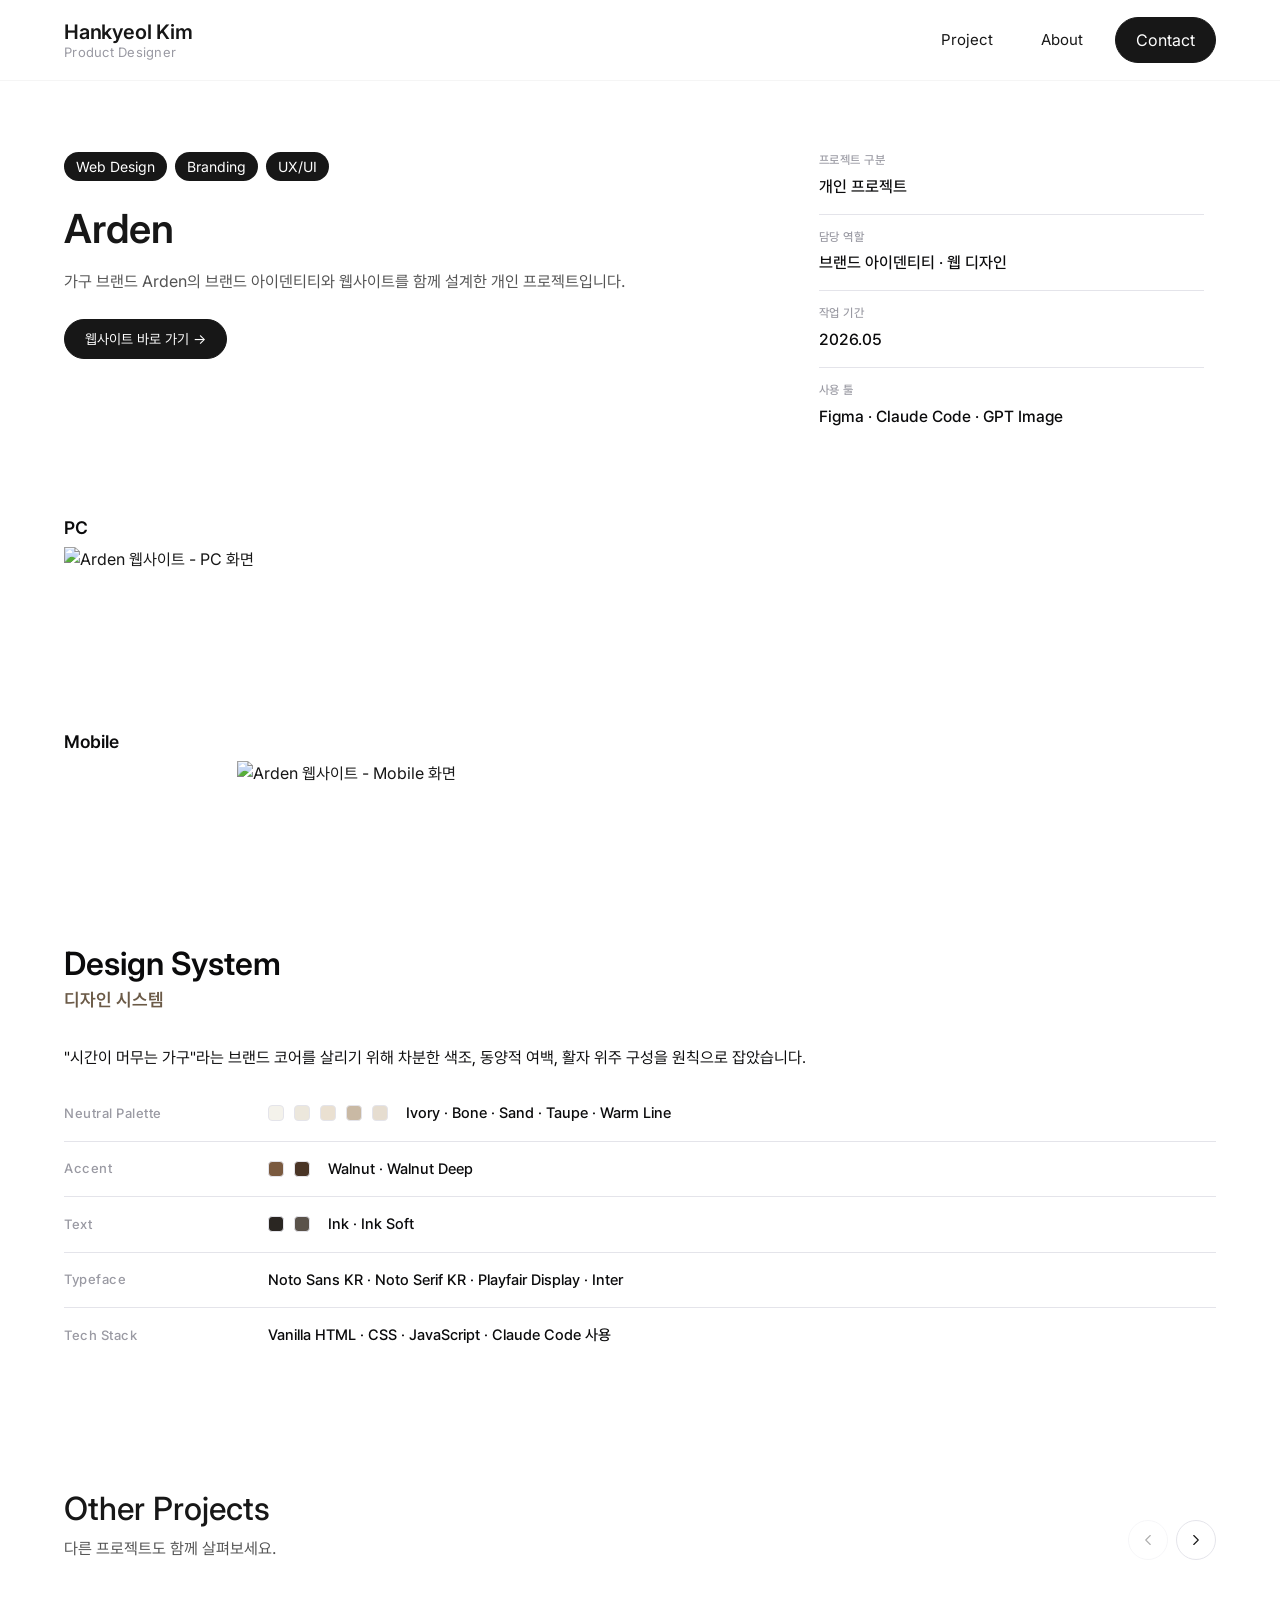
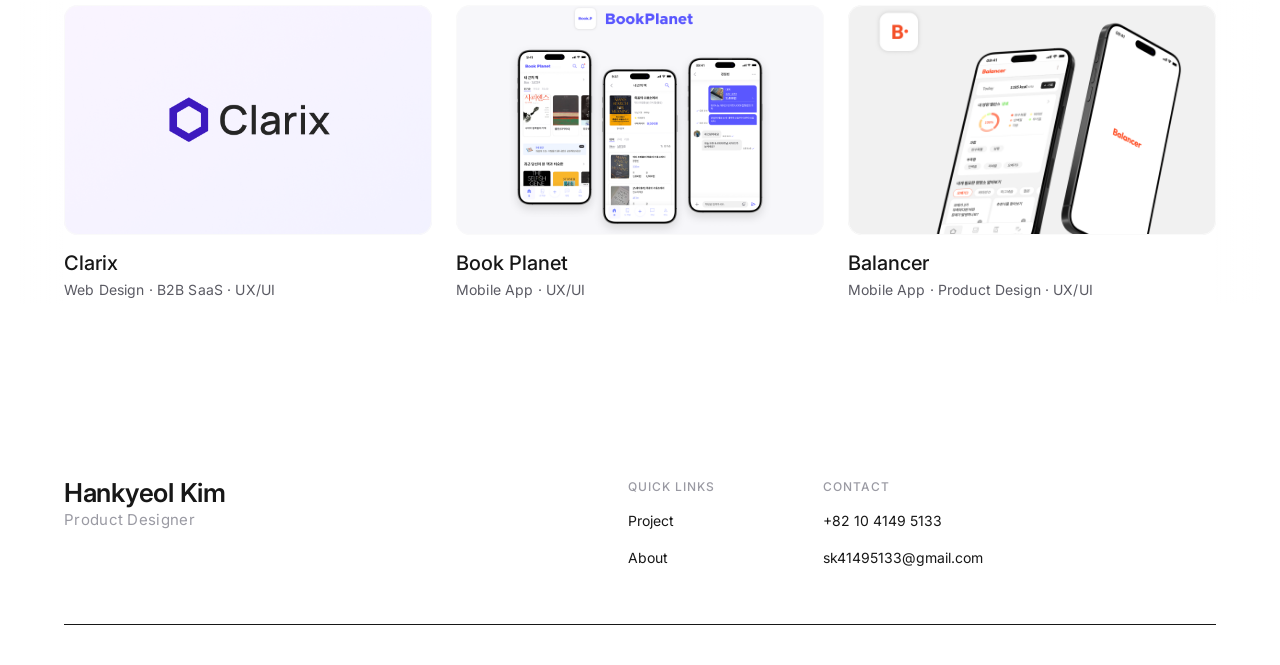
==== commit f29f3e79: "Footer: shrink Quick Links title, hide Experience, copy contacts to clipboard - Shrink footer column" ====
--- a/project-arden.html
+++ b/project-arden.html
@@ -227,12 +227,11 @@
               <h3 class="footer__column-title">Quick Links</h3>
               <a href="index.html#projects"   class="footer__link">Project</a>
               <a href="index.html#about"      class="footer__link">About</a>
-              <a href="index.html#experience" class="footer__link">Experience</a>
             </div>
             <div class="footer__column">
               <h3 class="footer__column-title">Contact</h3>
-              <a href="tel:+821041495133"           class="footer__link">+82 10 4149 5133</a>
-              <a href="mailto:sk41495133@gmail.com" class="footer__link">sk41495133@gmail.com</a>
+              <button type="button" class="footer__link footer__link--copy" data-copy="+82 10 4149 5133" data-copy-default="+82 10 4149 5133">+82 10 4149 5133</button>
+              <button type="button" class="footer__link footer__link--copy" data-copy="sk41495133@gmail.com" data-copy-default="sk41495133@gmail.com">sk41495133@gmail.com</button>
             </div>
           </div>
         </div>
--- a/css/components.css
+++ b/css/components.css
@@ -351,9 +351,13 @@
 }
 
 .footer__column-title {
-  margin-bottom: 1rem;
+  margin-bottom: 0.5rem;
   padding-left: 0.75rem;
-  font-weight: var(--fw-semibold);
+  font-size: 12px;
+  font-weight: var(--fw-medium);
+  letter-spacing: 0.08em;
+  text-transform: uppercase;
+  color: var(--color-gray-400);
 }
 
 .footer__link {
@@ -361,11 +365,22 @@
   border-radius: var(--radius-pill);
   font-size: var(--fs-small);
   color: var(--color-black);
-  transition: background-color var(--duration-base) var(--ease);
+  transition: background-color var(--duration-base) var(--ease),
+              color var(--duration-base) var(--ease);
 }
 
 .footer__link:hover {
   background-color: var(--color-gray-softer);
+}
+
+.footer__link--copy {
+  text-align: left;
+  cursor: pointer;
+}
+
+.footer__link--copy.is-copied {
+  background-color: var(--color-bookplanet-1, #5a57ff);
+  color: var(--color-white);
 }
 
 .footer__divider {
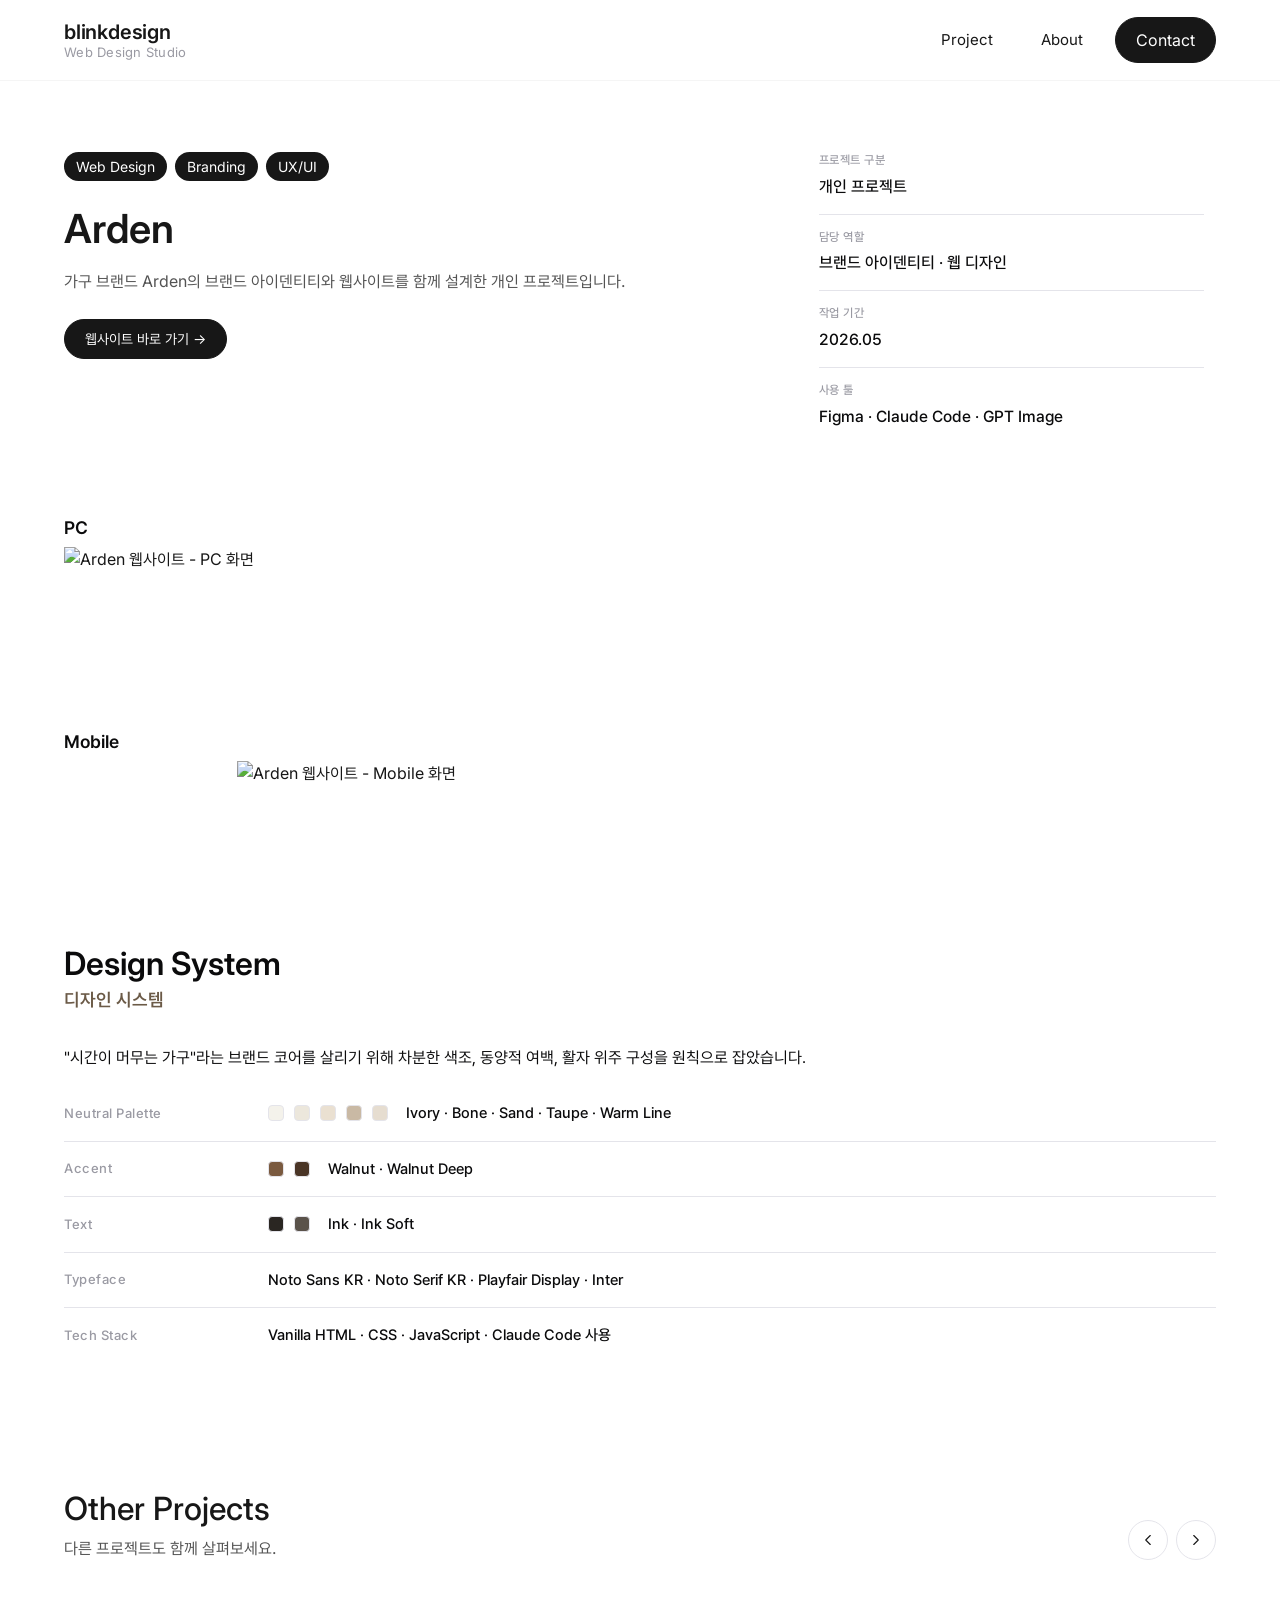
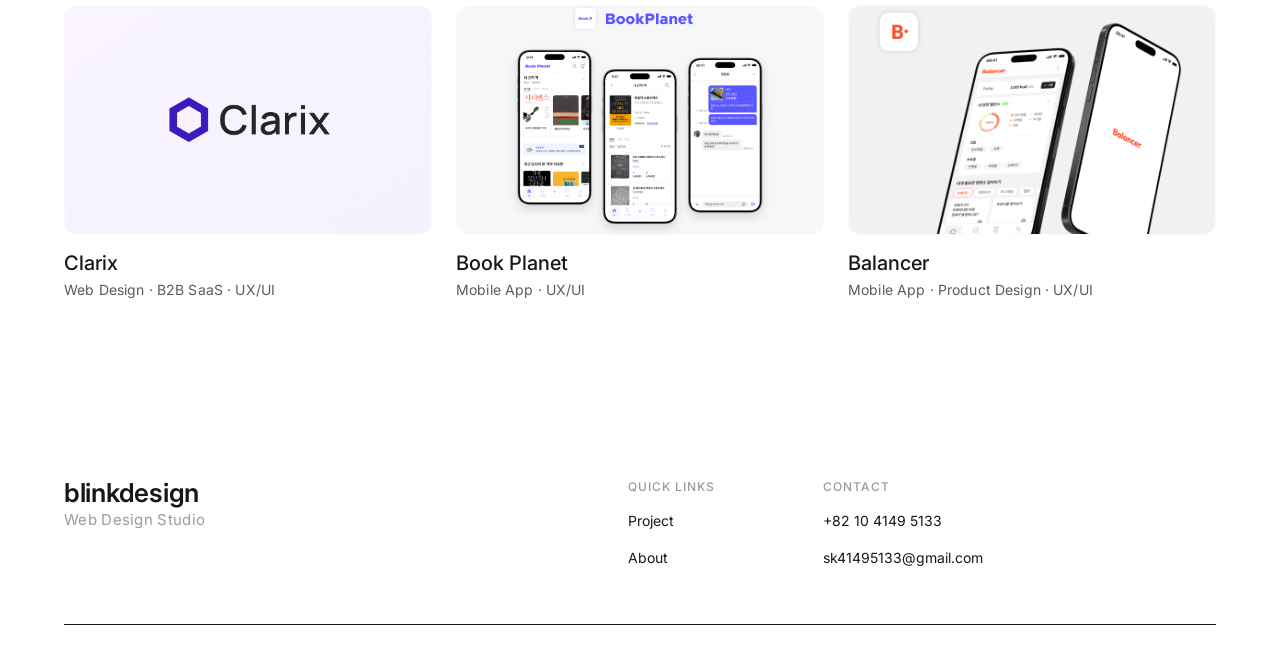
==== commit 8c1a50d7: "Rebrand: swap navbar/footer wordmark + titles to blinkdesign Replace 'Hankyeol Kim / Product Designe" ====
--- a/project-arden.html
+++ b/project-arden.html
@@ -2,7 +2,7 @@
 <html lang="ko">
 <head>
   <meta charset="utf-8">
-  <title>Arden - Hankyeol Kim Portfolio</title>
+  <title>Arden - blinkdesign</title>
   <meta name="description" content="가구 브랜드 Arden의 브랜드 아이덴티티와 웹사이트를 함께 설계한 브랜딩·웹 디자인 개인 프로젝트.">
   <meta name="viewport" content="width=device-width, initial-scale=1">
 
@@ -25,8 +25,8 @@
       <div class="navbar__inner">
         <a href="index.html" class="navbar__logo-link" aria-label="홈">
           <span class="brand">
-            <span class="brand__name">Hankyeol Kim</span>
-            <span class="brand__role">Product Designer</span>
+            <span class="brand__name">blinkdesign</span>
+            <span class="brand__role">Web Design Studio</span>
           </span>
         </a>
         <nav class="navbar__menu" data-navbar-menu aria-label="주요 메뉴">
@@ -217,8 +217,8 @@
           <div class="footer__brand">
             <a href="index.html" class="footer__logo-link" aria-label="홈">
               <span class="brand brand--lg">
-                <span class="brand__name">Hankyeol Kim</span>
-                <span class="brand__role">Product Designer</span>
+                <span class="brand__name">blinkdesign</span>
+                <span class="brand__role">Web Design Studio</span>
               </span>
             </a>
           </div>
--- a/css/components.css
+++ b/css/components.css
@@ -379,7 +379,7 @@
 }
 
 .footer__link--copy.is-copied {
-  background-color: var(--color-bookplanet-1, #5a57ff);
+  background-color: var(--color-black);
   color: var(--color-white);
 }
 
--- a/css/project-detail.css
+++ b/css/project-detail.css
@@ -1317,10 +1317,6 @@
 
 .other-projects__btn:hover { background-color: var(--color-gray-100); }
 .other-projects__btn:active { background-color: var(--color-gray-softer); }
-.other-projects__btn:disabled {
-  opacity: 0.35;
-  cursor: not-allowed;
-}
 
 .other-projects__btn svg {
   width: 18px;
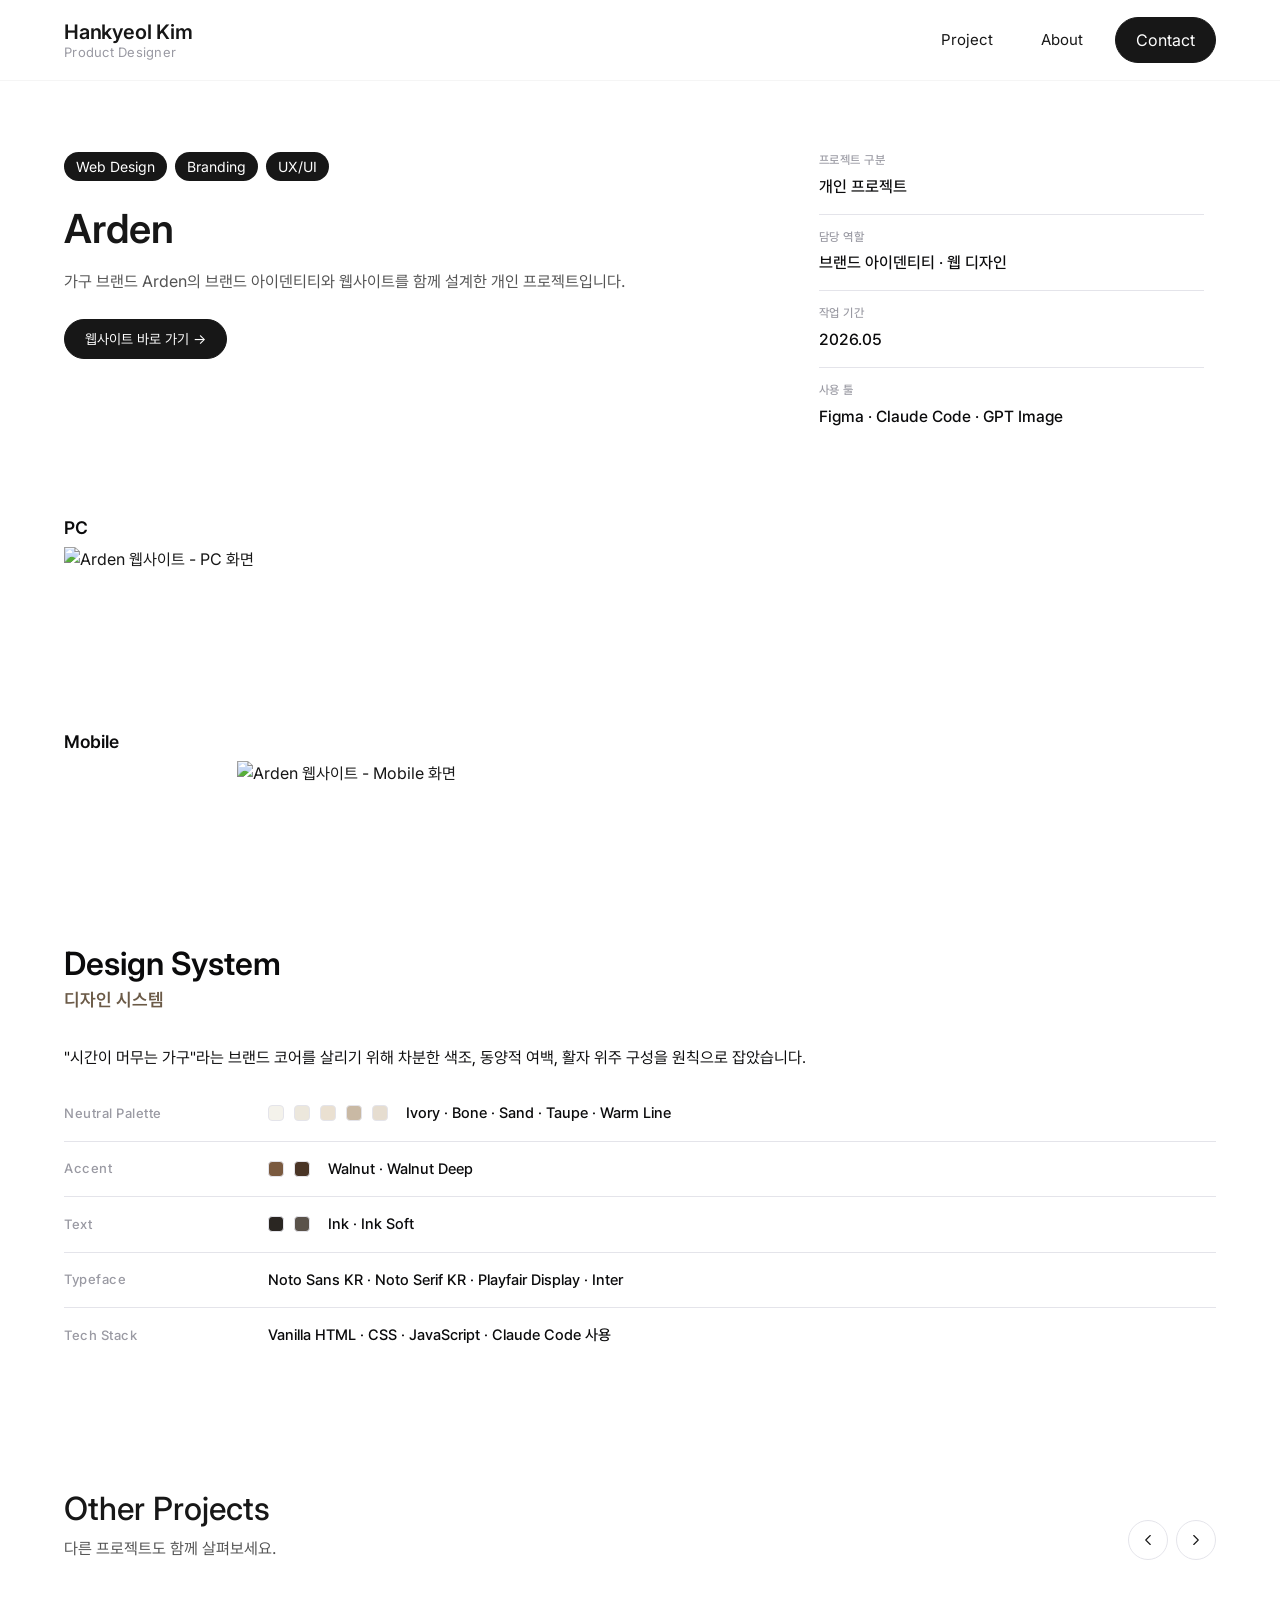
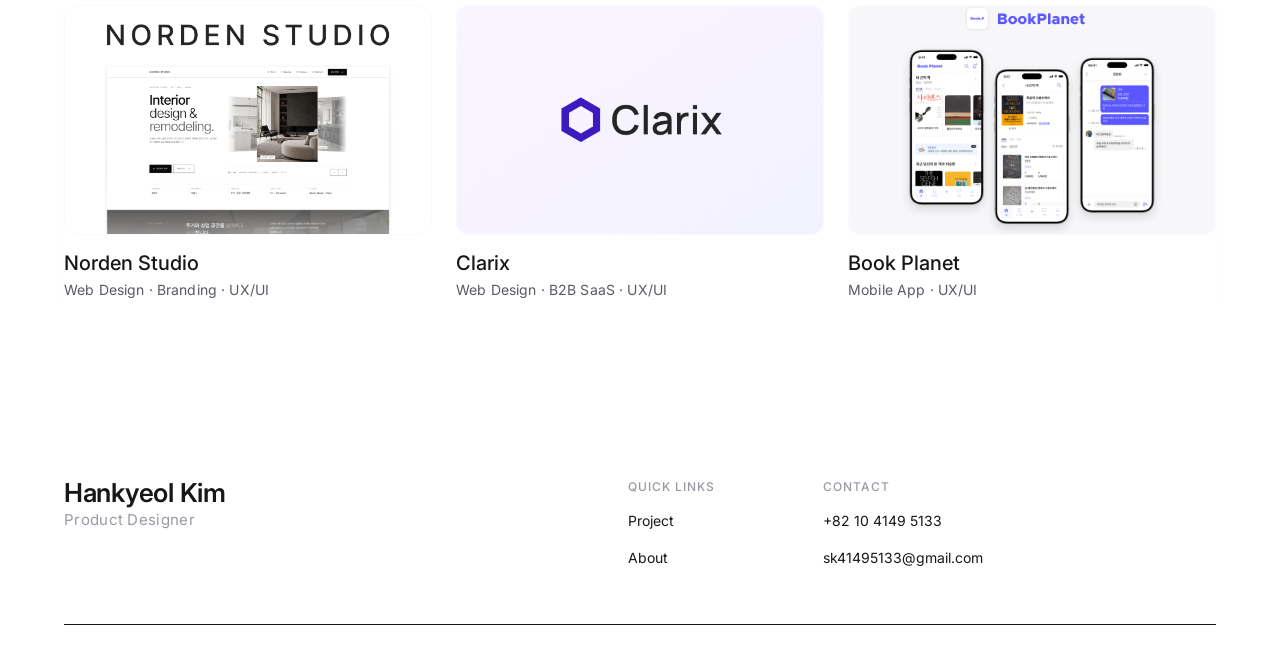
==== commit 989726ed: "Add Clarix + Norden project pages; link in home cards and Other Projects Co-Authored-By: Claude Opus" ====
--- a/project-arden.html
+++ b/project-arden.html
@@ -2,7 +2,7 @@
 <html lang="ko">
 <head>
   <meta charset="utf-8">
-  <title>Arden - blinkdesign</title>
+  <title>Arden - Hankyeol Kim Portfolio</title>
   <meta name="description" content="가구 브랜드 Arden의 브랜드 아이덴티티와 웹사이트를 함께 설계한 브랜딩·웹 디자인 개인 프로젝트.">
   <meta name="viewport" content="width=device-width, initial-scale=1">
 
@@ -25,8 +25,8 @@
       <div class="navbar__inner">
         <a href="index.html" class="navbar__logo-link" aria-label="홈">
           <span class="brand">
-            <span class="brand__name">blinkdesign</span>
-            <span class="brand__role">Web Design Studio</span>
+            <span class="brand__name">Hankyeol Kim</span>
+            <span class="brand__role">Product Designer</span>
           </span>
         </a>
         <nav class="navbar__menu" data-navbar-menu aria-label="주요 메뉴">
@@ -167,6 +167,14 @@
 
         <div class="other-projects__viewport">
           <div class="other-projects__track" data-carousel-track>
+            <a href="project-norden.html" class="other-project reveal">
+              <div class="other-project__media">
+                <img src="images/norden-cover.png" alt="Norden Studio 프로젝트 미리보기" class="other-project__image" loading="lazy" draggable="false">
+              </div>
+              <h3 class="other-project__title">Norden Studio</h3>
+              <p class="other-project__meta">Web Design · Branding · UX/UI</p>
+            </a>
+
             <a href="project-clarix.html" class="other-project reveal">
               <div class="other-project__media">
                 <img src="images/clarix-cover.png" alt="Clarix 프로젝트 미리보기" class="other-project__image" loading="lazy" draggable="false">
@@ -217,8 +225,8 @@
           <div class="footer__brand">
             <a href="index.html" class="footer__logo-link" aria-label="홈">
               <span class="brand brand--lg">
-                <span class="brand__name">blinkdesign</span>
-                <span class="brand__role">Web Design Studio</span>
+                <span class="brand__name">Hankyeol Kim</span>
+                <span class="brand__role">Product Designer</span>
               </span>
             </a>
           </div>
--- a/css/components.css
+++ b/css/components.css
@@ -717,3 +717,164 @@
   .contact-modal__panel { padding: 24px; }
   .contact-modal__actions { grid-template-columns: 1fr; }
 }
+
+/* Contact modal — inquiry form variant */
+.contact-modal__panel--form {
+  width: min(600px, 100%);
+  max-height: 90vh;
+  overflow-y: auto;
+  padding: 36px 32px 28px;
+}
+
+.contact-modal__form {
+  display: flex;
+  flex-direction: column;
+  gap: 22px;
+  margin-top: 8px;
+}
+
+.contact-modal__field {
+  display: flex;
+  flex-direction: column;
+  gap: 10px;
+  border: 0;
+  padding: 0;
+  margin: 0;
+  min-width: 0;
+}
+
+.contact-modal__label {
+  display: block;
+  font-size: var(--fs-small);
+  font-weight: var(--fw-medium);
+  color: var(--color-black);
+  line-height: var(--lh-snug);
+  padding: 0;
+}
+
+.contact-modal__req {
+  color: var(--color-error);
+  font-weight: var(--fw-regular);
+  margin-left: 2px;
+}
+
+.contact-modal__chip-group {
+  display: flex;
+  flex-wrap: wrap;
+  gap: 6px;
+}
+
+.contact-modal__chip {
+  position: relative;
+  cursor: pointer;
+  user-select: none;
+}
+
+.contact-modal__chip input {
+  position: absolute;
+  opacity: 0;
+  pointer-events: none;
+  inset: 0;
+}
+
+.contact-modal__chip span {
+  display: inline-flex;
+  align-items: center;
+  padding: 7px 13px;
+  border: 1px solid var(--color-gray-200);
+  border-radius: var(--radius-pill);
+  font-family: var(--font-kr);
+  font-size: var(--fs-small);
+  color: var(--color-text);
+  background-color: var(--color-white);
+  transition: background-color var(--duration-fast) var(--ease),
+              color var(--duration-fast) var(--ease),
+              border-color var(--duration-fast) var(--ease);
+}
+
+.contact-modal__chip:hover span {
+  border-color: var(--color-gray-400);
+  color: var(--color-black);
+}
+
+.contact-modal__chip input:checked + span {
+  background-color: var(--color-black);
+  border-color: var(--color-black);
+  color: var(--color-white);
+}
+
+.contact-modal__chip input:focus-visible + span {
+  outline: 2px solid var(--color-black);
+  outline-offset: 2px;
+}
+
+.contact-modal__input,
+.contact-modal__textarea {
+  width: 100%;
+  padding: 11px 14px;
+  border: 1px solid var(--color-gray-200);
+  border-radius: var(--radius-input);
+  font-family: var(--font-kr);
+  font-size: var(--fs-medium);
+  color: var(--color-black);
+  background-color: var(--color-white);
+  transition: border-color var(--duration-fast) var(--ease);
+}
+
+.contact-modal__input::placeholder,
+.contact-modal__textarea::placeholder {
+  color: var(--color-gray-400);
+}
+
+.contact-modal__input:focus,
+.contact-modal__textarea:focus {
+  outline: none;
+  border-color: var(--color-black);
+}
+
+.contact-modal__textarea {
+  resize: vertical;
+  min-height: 110px;
+  line-height: var(--lh-relaxed);
+}
+
+.contact-modal__submit {
+  display: inline-flex;
+  align-items: center;
+  justify-content: center;
+  width: 100%;
+  padding: 14px;
+  border: 1px solid var(--color-black);
+  border-radius: 12px;
+  background-color: var(--color-black);
+  color: var(--color-white);
+  font-family: var(--font-kr);
+  font-size: var(--fs-medium);
+  font-weight: var(--fw-medium);
+  margin-top: 6px;
+  cursor: pointer;
+  transition: background-color var(--duration-base) var(--ease),
+              border-color var(--duration-base) var(--ease);
+}
+
+.contact-modal__submit:hover {
+  background-color: var(--color-gray-700);
+  border-color: var(--color-gray-700);
+}
+
+.contact-modal__fineprint {
+  font-size: var(--fs-small);
+  color: var(--color-gray-400);
+  text-align: center;
+  margin: 0;
+}
+
+.contact-modal__fineprint a {
+  color: var(--color-black);
+  text-decoration: underline;
+  text-underline-offset: 2px;
+}
+
+@media (max-width: 480px) {
+  .contact-modal__panel--form { padding: 28px 20px 24px; }
+}
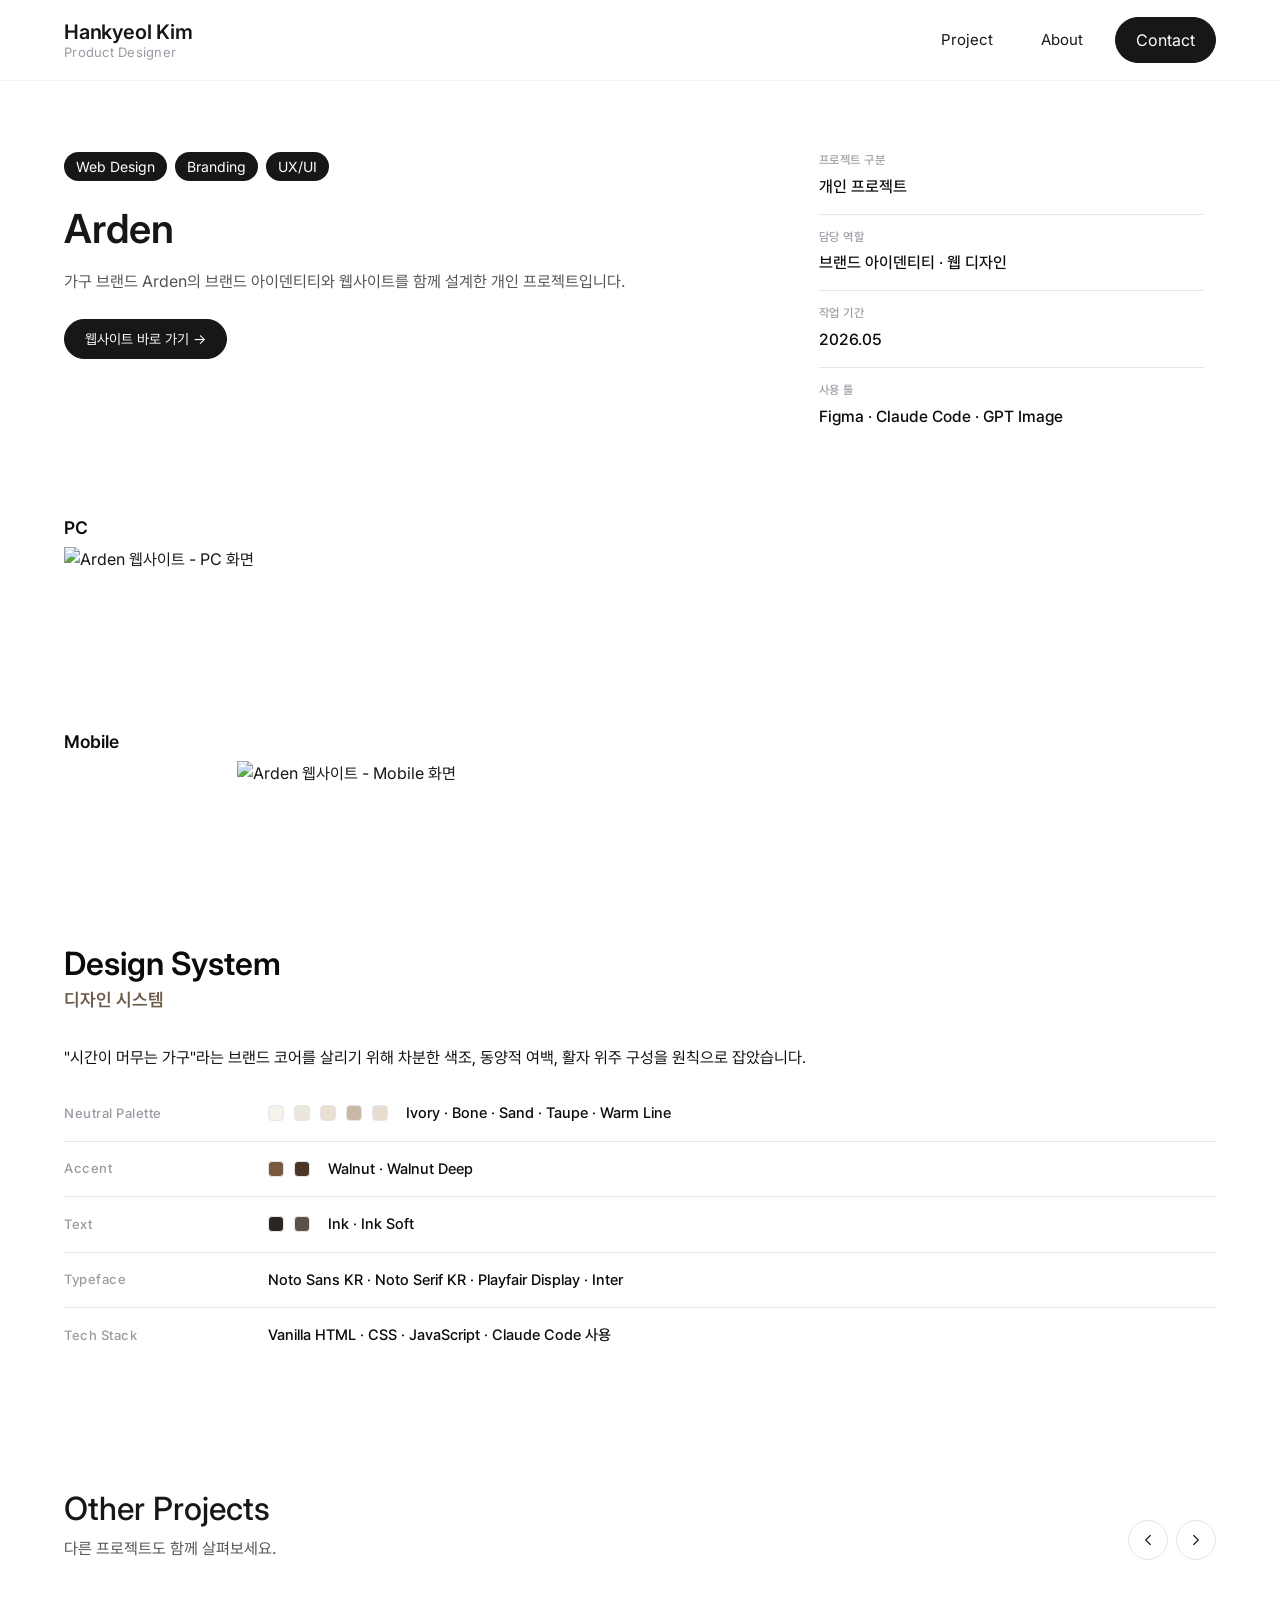
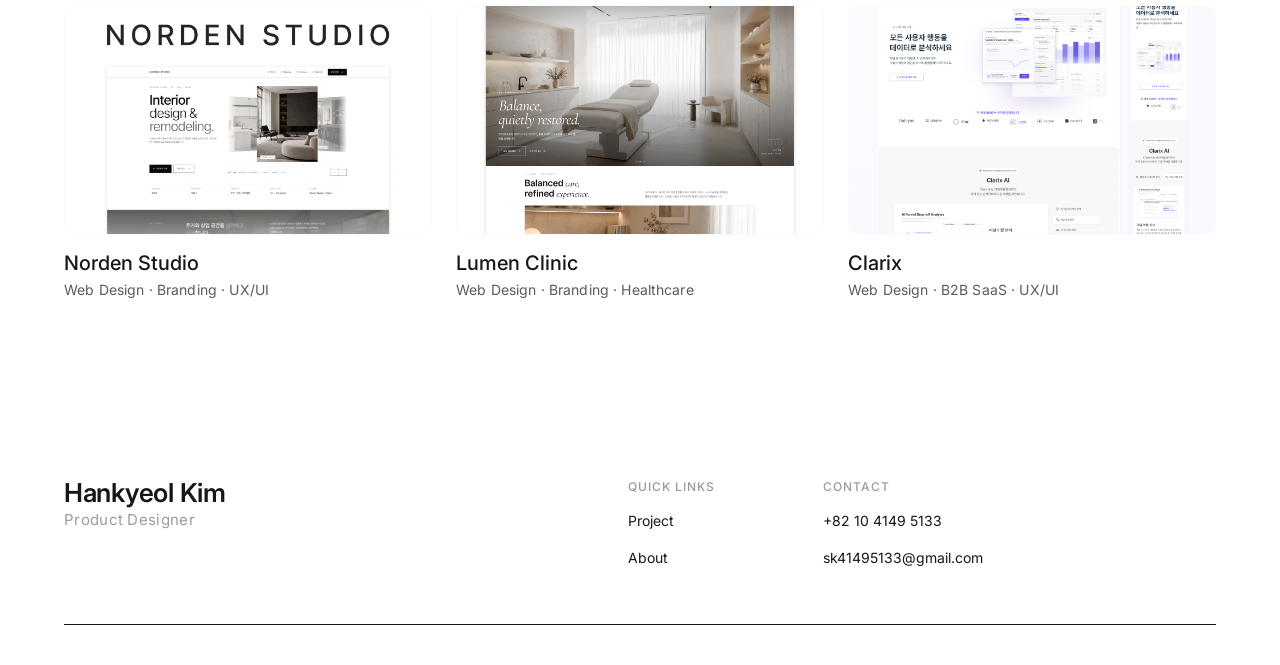
==== commit e653a180: "Add Lumen Clinic project page; link in home cards and Other Projects Co-Authored-By: Claude Opus 4.7" ====
--- a/project-arden.html
+++ b/project-arden.html
@@ -175,6 +175,14 @@
               <p class="other-project__meta">Web Design · Branding · UX/UI</p>
             </a>
 
+            <a href="project-lumen.html" class="other-project reveal">
+              <div class="other-project__media">
+                <img src="images/lumen-cover.png" alt="Lumen Clinic 프로젝트 미리보기" class="other-project__image" loading="lazy" draggable="false">
+              </div>
+              <h3 class="other-project__title">Lumen Clinic</h3>
+              <p class="other-project__meta">Web Design · Branding · Healthcare</p>
+            </a>
+
             <a href="project-clarix.html" class="other-project reveal">
               <div class="other-project__media">
                 <img src="images/clarix-cover.png" alt="Clarix 프로젝트 미리보기" class="other-project__image" loading="lazy" draggable="false">
